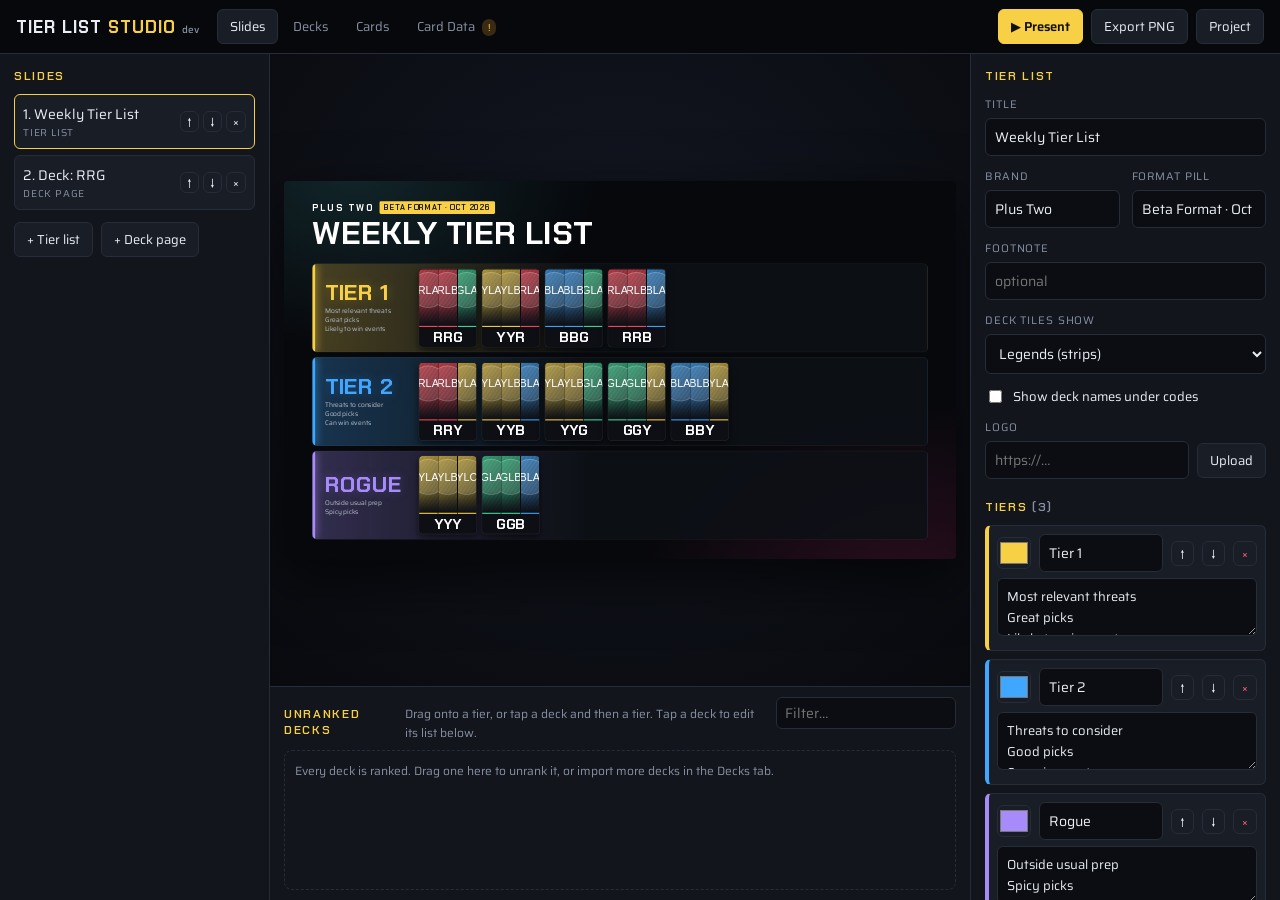
==== index.html @ f5c20aa9 "Tier List Studio: Sideboard column on the board; note on browser saving - The board is Core / Deck /" ====
<!doctype html>
<html lang="en">
<head>
  <meta charset="utf-8">
  <meta name="viewport" content="width=device-width, initial-scale=1">
  <title>Tier List Studio</title>
  <link rel="preconnect" href="https://fonts.googleapis.com">
  <link rel="preconnect" href="https://fonts.gstatic.com" crossorigin>
  <link href="https://fonts.googleapis.com/css2?family=Chakra+Petch:wght@500;600;700&family=Saira:wght@400;500;600;700&display=swap" rel="stylesheet">
  <meta name="build" content="dev">
  <link rel="stylesheet" href="styles.css?v=dev">
</head>
<body>
  <header class="topbar">
    <div class="brand">Tier List <span>Studio</span> <small id="build" class="build"></small></div>
    <nav class="tabs">
      <button data-view="slides" class="active">Slides</button>
      <button data-view="decks">Decks</button>
      <button data-view="cards">Cards</button>
      <button data-view="data">Card Data <span id="data-badge" class="badge"></span></button>
    </nav>
    <div class="actions">
      <button id="btn-present" class="primary">▶ Present</button>
      <button id="btn-png">Export PNG</button>
      <details class="menu">
        <summary>Project</summary>
        <div class="menu-body">
          <p class="hint menu-note">Your decks, tiers and slides save automatically in this browser. Save a project file to back them up or move them to another device.</p>
          <button id="btn-export">Save project (.json)</button>
          <label class="filebtn">Load project (.json)<input type="file" id="file-project" accept="application/json,.json" hidden></label>
          <button id="btn-reset" class="danger">Reset to samples</button>
        </div>
      </details>
    </div>
  </header>

  <main id="app">
    <section id="view-slides" class="view active">
      <aside class="panel slide-list">
        <h3>Slides</h3>
        <ol id="slide-list"></ol>
        <div class="row gap">
          <button id="add-tier-slide">+ Tier list</button>
          <button id="add-deck-slide">+ Deck page</button>
        </div>
      </aside>
      <div class="workspace">
        <div class="stage-wrap" id="stage-wrap"><div id="stage-host"></div></div>
        <div class="pool-wrap">
          <div class="pool-head">
            <h3>Unranked decks <span id="pool-count" class="hint"></span></h3>
            <input type="search" id="pool-q" placeholder="Filter…" aria-label="Filter unranked decks">
            <span class="hint">Drag onto a tier, or tap a deck and then a tier. Tap a deck to edit its list below.</span>
          </div>
          <div id="pool" class="pool" data-drop="pool"></div>
        </div>
        <div class="pool-wrap" id="slide-board" hidden></div>
      </div>
      <aside class="panel inspector" id="slide-inspector"></aside>
    </section>

    <section id="view-decks" class="view">
      <aside class="panel">
        <h3>Decks <span id="deck-count" class="hint"></span></h3>
        <button id="import-deck" class="primary block">⇩ Import deck export</button>
        <button id="add-deck" class="block">+ Blank deck</button>
        <div class="deck-tools">
          <input type="search" id="deck-q" placeholder="Search decks or Legends…" aria-label="Search decks">
          <div class="row gap">
            <select id="deck-group" aria-label="Group decks"><option value="color">Group: main color</option><option value="tier">Group: tier</option><option value="none">No groups</option></select>
            <select id="deck-sort" aria-label="Sort decks"><option value="new">Newest first</option><option value="name">Name</option><option value="cards">Most cards</option></select>
          </div>
        </div>
        <ul id="deck-list" class="list"></ul>
      </aside>
      <div class="workspace pad" id="deck-editor"></div>
    </section>

    <section id="view-cards" class="view">
      <div class="workspace pad">
        <div class="toolbar">
          <input type="search" id="card-search" placeholder="Search cards…">
          <select id="card-filter">
            <option value="legend">Legends</option>
            <option value="all">All cards</option>
            <option value="card">Non-Legends</option>
          </select>
          <button id="add-card">+ Custom card</button>
        </div>
        <div id="card-grid" class="card-grid"></div>
      </div>
    </section>

    <section id="view-data" class="view">
      <div class="workspace pad narrow" id="data-view"></div>
    </section>
  </main>

  <div id="present" class="present" hidden>
    <div id="present-host"></div>
    <div class="present-hud"><span id="present-count"></span> · ← → to navigate · Esc to exit</div>
  </div>

  <div id="modal" class="modal" hidden>
    <div class="modal-card">
      <button class="modal-x" data-close>×</button>
      <div id="modal-body"></div>
    </div>
  </div>

  <div id="toast" class="toast" hidden></div>
  <script src="app.js?v=dev"></script>
</body>
</html>
---- styles.css ----
:root {
  --bg: #0a0b10;
  --panel: #12151c;
  --panel-2: #191d26;
  --line: #262c38;
  --text: #e9edf4;
  --muted: #8790a2;
  --accent: #f7d046;
  --accent-2: #5ce1e6;
  --danger: #ff5c7a;
  --ok: #3ddc97;
  --radius: 8px;
  font-family: "Saira", system-ui, sans-serif;
}

* { box-sizing: border-box; }
html, body { margin: 0; height: 100%; }
body { background: var(--bg); color: var(--text); font-size: 14px; overflow: hidden; }
a { color: var(--accent-2); }
button, input, select, textarea { font: inherit; color: inherit; }
button, .filebtn {
  background: var(--panel-2); border: 1px solid var(--line); border-radius: 6px;
  padding: 6px 12px; cursor: pointer; white-space: nowrap; display: inline-block; font-size: 13px;
}
button:hover, .filebtn:hover { border-color: #3a4252; }
button:disabled { opacity: .45; cursor: not-allowed; }
button.primary { background: var(--accent); color: #111; border-color: var(--accent); font-weight: 600; }
button.danger { color: var(--danger); }
button.block { width: 100%; margin-top: 8px; }
button.small { padding: 2px 8px; font-size: 12px; }
button.on { border-color: var(--accent); color: var(--accent); }
input[type=text], input[type=url], input[type=search], input:not([type]), select, textarea {
  background: #0b0d12; border: 1px solid var(--line); border-radius: 6px; padding: 7px 9px; width: 100%;
}
textarea { resize: vertical; min-height: 54px; font-size: 13px; }
input[type=color] { width: 34px; height: 32px; padding: 0; border: 1px solid var(--line); background: none; border-radius: 6px; flex: none; }
input[type=range] { width: 100%; accent-color: var(--accent); }
label { display: block; margin: 12px 0 5px; color: var(--muted); font-size: 11px; text-transform: uppercase; letter-spacing: .08em; }
label.check { display: flex; gap: 8px; align-items: center; text-transform: none; letter-spacing: 0; font-size: 13px; color: var(--text); }
label.check input { width: auto; }
label.filebtn { margin: 0; text-transform: none; letter-spacing: 0; color: var(--text); font-size: 13px; }
h3 { margin: 0 0 10px; font: 600 12px "Chakra Petch", sans-serif; text-transform: uppercase; letter-spacing: .14em; color: var(--accent); }
.row { display: flex; align-items: center; }
.gap { gap: 8px; flex-wrap: wrap; }
.hint { color: var(--muted); font-size: 12px; }
code { color: var(--accent); }

/* ---------- Top bar ---------- */
.topbar { height: 54px; display: flex; align-items: center; gap: 18px; padding: 0 16px; background: #07080c; border-bottom: 1px solid var(--line); }
.brand { font: 700 17px "Chakra Petch", sans-serif; letter-spacing: .06em; text-transform: uppercase; }
.brand span { color: var(--accent); }
.build { font: 500 10px "Saira", sans-serif; color: var(--muted); letter-spacing: 0; text-transform: none; }
.tabs { display: flex; gap: 2px; }
.tabs button { background: none; border-color: transparent; color: var(--muted); }
.tabs button.active { color: var(--text); border-color: var(--line); background: var(--panel-2); }
.badge { font-size: 10px; padding: 1px 6px; border-radius: 9px; background: #1f3a2f; color: var(--ok); margin-left: 4px; }
.badge.warn { background: #3a2a14; color: var(--accent); }
.actions { margin-left: auto; display: flex; gap: 8px; align-items: center; }
.menu { position: relative; }
.menu summary { list-style: none; cursor: pointer; padding: 6px 12px; border: 1px solid var(--line); border-radius: 6px; background: var(--panel-2); font-size: 13px; }
.menu summary::-webkit-details-marker { display: none; }
.menu-body { position: absolute; right: 0; top: 38px; z-index: 30; background: var(--panel); border: 1px solid var(--line); border-radius: var(--radius); padding: 8px; display: flex; flex-direction: column; gap: 6px; min-width: 210px; }

/* ---------- Layout ---------- */
#app { height: calc(100% - 54px); }
.view { display: none; height: 100%; }
.view.active { display: flex; }
.panel { width: 270px; flex: none; background: var(--panel); border-right: 1px solid var(--line); padding: 14px; overflow-y: auto; }
.inspector { border-right: none; border-left: 1px solid var(--line); width: 310px; }
.workspace { flex: 1; min-width: 0; display: flex; flex-direction: column; overflow: hidden; }
.workspace.pad { padding: 18px; overflow-y: auto; display: block; }
.workspace.narrow > * { max-width: 820px; }

#slide-list { list-style: none; margin: 0 0 12px; padding: 0; display: flex; flex-direction: column; gap: 6px; }
#slide-list li { display: flex; align-items: center; gap: 4px; padding: 8px; border: 1px solid var(--line); border-radius: 6px; cursor: pointer; background: var(--panel-2); }
#slide-list li.active { border-color: var(--accent); }
#slide-list li .t { flex: 1; min-width: 0; display: flex; flex-direction: column; }
#slide-list li .nm { overflow: hidden; text-overflow: ellipsis; white-space: nowrap; }
#slide-list li .k { font-size: 10px; color: var(--muted); text-transform: uppercase; letter-spacing: .08em; }
#slide-list li button { padding: 0 6px; font-size: 12px; }

.stage-wrap { flex: 1; min-height: 0; display: flex; align-items: center; justify-content: center; padding: 14px; background: radial-gradient(circle at 50% 40%, #141824, #090a0e); }
#stage-host { position: relative; box-shadow: 0 20px 60px #000a; border-radius: 4px; overflow: hidden; }
.pool-wrap { flex: none; border-top: 1px solid var(--line); background: var(--panel); padding: 10px 14px; max-height: 36%; overflow-y: auto; }
.pool-wrap[hidden] { display: none; }
.pool-head { display: flex; align-items: baseline; gap: 12px; margin-bottom: 8px; }
.pool-head h3 { margin: 0; }
.pool { display: flex; flex-wrap: wrap; gap: 10px; min-height: 140px; border: 1px dashed var(--line); border-radius: 8px; padding: 10px; }
.pool .deck-tile { width: 96px; height: 130px; }
.pool.drop-hover, .tier-decks.drop-hover { outline: 3px dashed var(--accent); outline-offset: -3px; }

.tier-edit { border: 1px solid var(--line); border-left: 4px solid var(--t); border-radius: 6px; padding: 8px; margin-bottom: 8px; background: var(--panel-2); }
.tier-edit textarea { margin-top: 6px; min-height: 40px; }
.grid2 { display: grid; grid-template-columns: 1fr 1fr; gap: 0 12px; }

/* ================= SLIDES (1920×1080, scaled) ================= */
/* Colors with alpha come in as variables (--tt, --ca) from JS so PNG export can parse them. */
.stage {
  width: 1920px; height: 1080px; position: relative; overflow: hidden; color: #eef1f6; transform-origin: 0 0;
  font-family: "Saira", sans-serif; background: #07080c;
}
.stage::before { /* faint grid */
  content: ""; position: absolute; inset: 0; pointer-events: none; opacity: .5;
  background-image: linear-gradient(#ffffff08 1px, transparent 1px), linear-gradient(90deg, #ffffff08 1px, transparent 1px);
  background-size: 60px 60px;
}
.glow { position: absolute; border-radius: 50%; pointer-events: none; }
.glow.g1 { width: 1400px; height: 1000px; left: -500px; top: -520px; background: radial-gradient(closest-side, #5ce1e622, transparent); }
.glow.g2 { width: 1500px; height: 1100px; right: -600px; bottom: -650px; background: radial-gradient(closest-side, #ff2e8826, transparent); }

/* header */
.s-head { position: absolute; left: 80px; right: 80px; top: 58px; }
.s-eyebrow { display: flex; align-items: center; gap: 16px; margin-bottom: 10px; }
.brandmark { font: 700 26px "Chakra Petch", sans-serif; letter-spacing: .22em; text-transform: uppercase; color: #fff; }
.pill { font: 600 22px "Chakra Petch", sans-serif; letter-spacing: .08em; text-transform: uppercase; color: #0a0b10; background: var(--accent); padding: 4px 14px 3px; border-radius: 4px; }
.s-title { margin: 0; font: 700 92px/1 "Chakra Petch", sans-serif; letter-spacing: .01em; text-transform: uppercase; color: #fff; }
.s-logo { position: absolute; right: 0; top: -10px; height: 150px; max-width: 260px; object-fit: contain; }
.s-foot { position: absolute; left: 80px; right: 80px; bottom: 34px; font-size: 24px; color: #9aa3b5; }

/* tiers */
.tiers { position: absolute; left: 80px; right: 80px; display: flex; flex-direction: column; gap: 14px; }
.tier-row {
  position: relative; display: flex; border-radius: 14px; overflow: hidden; flex: none;
  background: linear-gradient(90deg, var(--tt) 0%, #10131a00 45%), #0e1117d9;
  border: 1px solid #ffffff12;
}
.tier-row::before { content: ""; position: absolute; left: 0; top: 0; bottom: 0; width: 8px; background: var(--t); box-shadow: 0 0 24px var(--t); }
.tier-head { flex: none; width: 290px; padding: 18px 20px 18px 36px; display: flex; flex-direction: column; justify-content: center; gap: 8px; }
.tier-name { font-family: "Chakra Petch", sans-serif; font-weight: 700; line-height: .95; color: var(--t); text-transform: uppercase; letter-spacing: .01em; text-shadow: 0 0 30px var(--tt); }
.tier-desc { font-size: 19px; line-height: 1.35; color: #b7bfcd; white-space: pre-line; }
.tier-decks { flex: 1; min-width: 0; display: flex; flex-wrap: wrap; gap: 14px; align-content: center; align-items: center; padding: 14px; }
.drop-hint { color: #ffffff40; font-size: 22px; letter-spacing: .08em; text-transform: uppercase; }

/* deck tile */
.deck-tile {
  position: relative; display: flex; flex-direction: column; flex: none; container-type: inline-size; cursor: grab; user-select: none;
  /* the tile is its own size container, so its own box uses %/px (cq units would resolve against an ancestor) */
  border-radius: 7% / 5%; overflow: hidden; background: #0d0f15; border: 1px solid #ffffff1f;
  box-shadow: 0 8px 22px #00000099;
}
.deck-tile.selected { border-color: var(--accent-2); box-shadow: 0 0 0 3px var(--accent-2), 0 8px 22px #00000099; }
.deck-tile.dragging { opacity: .35; }
.tile-art { position: relative; flex: 1; min-height: 0; display: flex; background: #000; }
.tile-art::after { content: ""; position: absolute; inset: 0; background: linear-gradient(180deg, transparent 62%, #0d0f15 100%); pointer-events: none; }
.tile-cap { flex: none; position: relative; padding: 0 5cqw 5cqw; text-align: center; }
.segs { display: flex; gap: 1.5cqw; height: 2.2cqw; margin: 0 -5cqw 4.5cqw; }
.segs span { flex: 1; }
.code { font: 700 25cqw/1 "Chakra Petch", sans-serif; letter-spacing: .02em; color: #fff; white-space: nowrap; overflow: hidden; text-overflow: ellipsis; }
.code.long { font-size: 16cqw; }
.sub { margin-top: 2cqw; font-size: 8.5cqw; font-weight: 500; color: #aab3c2; white-space: nowrap; overflow: hidden; text-overflow: ellipsis; }

.strips { display: flex; flex: 1; gap: 1cqw; background: #000; }
.strip { flex: 1; min-width: 0; display: flex; }
.strips.bands { flex-direction: column; }
.strips.bands .strip { min-height: 0; }
.split { display: flex; flex-direction: column; flex: 1; gap: 1cqw; background: #000; }
.split > .art { flex: 1.4; }
.split > .strips { flex: 1; }

/* art crop: the img is sized/positioned against the .art box (a size container) */
.art { position: relative; overflow: hidden; flex: 1; min-width: 0; min-height: 0; background: #111; container-type: size; }
.art img { position: absolute; display: block; max-width: none; object-fit: cover; }
.art.full { background: transparent; }
.art.full img { inset: 0; width: 100%; height: 100%; object-fit: contain; }
.art.empty { background: repeating-linear-gradient(45deg, #15171d 0 10px, #1b1e25 10px 20px); }

/* deck page */
.ds-head { position: absolute; left: 90px; top: 70px; width: 900px; }
.ds-eyebrow { display: flex; align-items: center; gap: 18px; }
.tier-pill { background: var(--t); }
.chips { display: inline-flex; gap: 6px; }
.chip-lg { width: 26px; height: 26px; border-radius: 4px; display: inline-block; }
.ds-meta { font: 600 24px "Chakra Petch", sans-serif; color: #9aa3b5; letter-spacing: .08em; text-transform: uppercase; }
.ds-code { margin: 14px 0 0; font: 700 150px/.9 "Chakra Petch", sans-serif; letter-spacing: .02em; }
.ds-name-big { font: 600 40px "Saira", sans-serif; color: #c9d0dc; margin-top: 8px; }
.ds-legends { position: absolute; left: 90px; top: 380px; width: 930px; height: 470px; display: flex; gap: 22px; }
.ds-legend { margin: 0; flex: 1; display: flex; flex-direction: column; min-width: 0; border-radius: 14px; overflow: hidden; background: #0d0f15;
  border: 2px solid var(--ca); box-shadow: 0 0 50px var(--ca), 0 20px 50px #000a; }
.ds-legend .art { flex: 1; }
.ds-legend figcaption { flex: none; background: #0d0f15; padding: 12px 14px 14px; text-align: center; border-top: 6px solid var(--c); display: flex; flex-direction: column; gap: 2px; }
.ds-legend figcaption b, .ds-legend figcaption span { white-space: nowrap; overflow: hidden; text-overflow: ellipsis; }
.ds-legend figcaption b { font: 700 27px/1.1 "Saira", sans-serif; }
.ds-legend figcaption span { font: 500 19px/1.2 "Saira", sans-serif; color: #aab3c2; min-height: 23px; }
.ds-keys { position: absolute; left: 90px; top: 880px; width: 930px; height: 140px; display: flex; gap: 14px; }
.ds-key { position: relative; flex: 1; min-width: 0; border-radius: 14px; overflow: hidden; display: flex; }
.ds-key .ds-key-art { position: absolute; inset: 0; }
.ds-key::after { content: ""; position: absolute; inset: 0; background: linear-gradient(90deg, #07080cf2 0%, #07080cb0 45%, #07080c00 85%); }
.ds-key-cap { position: relative; z-index: 1; display: flex; flex-direction: column; justify-content: center; padding: 0 30px; border-left: 8px solid var(--c); }
.ds-key-cap span { font: 600 20px "Chakra Petch", sans-serif; letter-spacing: .18em; text-transform: uppercase; color: var(--accent); }
.ds-key-cap { min-width: 0; }
.ds-key-cap b { font: 700 40px "Saira", sans-serif; white-space: nowrap; overflow: hidden; text-overflow: ellipsis; }
.ds-keys .ds-key:nth-child(2) .ds-key-cap b, .ds-keys .ds-key:nth-child(3) .ds-key-cap b, .ds-keys:has(.ds-key:nth-child(2)) .ds-key-cap b { font-size: 26px; }
.ds-keys:has(.ds-key:nth-child(2)) .ds-key-cap { padding: 0 18px; }
.ds-right { position: absolute; left: 1080px; right: 80px; top: 76px; bottom: 56px; display: flex; flex-direction: column; gap: 22px; }
.ds-notes { flex: none; font-size: 26px; line-height: 1.4; color: #c9d0dc; white-space: pre-line; max-height: 110px; overflow: hidden; }
.ds-breakdown { flex: none; display: flex; gap: 8px; }
.ds-type { flex-basis: 0; min-width: 120px; padding: 10px 16px 12px; border-radius: 10px; background: #10131a; border: 1px solid #ffffff12; border-top: 5px solid var(--k); }
.ds-type-n { font: 700 46px/1 "Chakra Petch", sans-serif; }
.ds-type-l { font: 600 17px "Chakra Petch", sans-serif; letter-spacing: .14em; text-transform: uppercase; color: #9aa3b5; margin-top: 4px; }
.ds-list { flex: 1; min-height: 0; overflow: hidden; display: grid; grid-template-columns: 1fr 1fr; grid-auto-rows: 58px; gap: 8px 14px; align-content: start; }
.ds-list.dense { grid-auto-rows: 46px; gap: 6px 12px; }
.ds-list.dense .ds-name { font-size: 19px; }
.ds-list.dense .ds-cost, .ds-list.dense .ds-n { font-size: 22px; }
.ds-group { grid-column: 1 / -1; display: flex; align-items: flex-end; gap: 10px; padding: 6px 2px 0; font: 600 18px "Chakra Petch", sans-serif; letter-spacing: .14em; text-transform: uppercase; color: #9aa3b5; border-bottom: 1px solid #ffffff14; }
.ds-group b { color: #eef1f6; }
.ds-row { position: relative; display: flex; align-items: center; gap: 12px; padding: 0 14px 0 0; border-radius: 8px; overflow: hidden; background: #10131a; border: 2px solid #ffffff0d; border-left: 5px solid var(--c); }
.ds-row .ds-row-art { position: absolute; right: 0; top: 0; bottom: 0; width: 50%; opacity: .45; }
.ds-row::after { content: ""; position: absolute; right: 0; top: 0; bottom: 0; width: 56%; background: linear-gradient(90deg, #10131a, #10131a00 70%); }
.ds-row > span { position: relative; z-index: 1; }
.ds-cost { flex: none; width: 46px; align-self: stretch; display: grid; place-items: center; font: 700 26px "Chakra Petch", sans-serif; background: var(--ca); }
.ds-name { flex: 1; min-width: 0; font: 600 22px "Saira", sans-serif; white-space: nowrap; overflow: hidden; text-overflow: ellipsis; text-shadow: 0 1px 6px #000; }
.ds-n { font: 700 26px "Chakra Petch", sans-serif; color: var(--accent); text-shadow: 0 1px 6px #000; }
.ds-row.is-key { border-color: var(--accent); border-left-color: var(--c); }
.ds-nolist, .ds-empty { color: #ffffff55; font-size: 28px; grid-column: 1 / -1; }
.ds-empty { position: absolute; inset: 0; display: grid; place-items: center; }

/* ---------- Deck editor ---------- */
.list { list-style: none; padding: 0; margin: 0; display: flex; flex-direction: column; gap: 6px; }
.list li { padding: 8px; border: 1px solid var(--line); border-radius: 8px; background: var(--panel-2); cursor: pointer; display: flex; align-items: center; gap: 8px; }
.list li.active { border-color: var(--accent); }
.fan { display: flex; flex: none; }
.fan .mini { width: 26px; height: 36px; display: flex; margin-right: -6px; border-radius: 3px; overflow: hidden; border-bottom: 3px solid var(--c); box-shadow: 0 0 0 1px #000; }
.fan .mini:last-child { margin-right: 0; }
.dl-text { display: flex; flex-direction: column; min-width: 0; flex: 1; }
.dl-text strong { font-family: "Chakra Petch", sans-serif; }
.dl-text .hint { white-space: nowrap; overflow: hidden; text-overflow: ellipsis; }
.chip { width: 10px; height: 10px; border-radius: 2px; display: inline-block; }

.deck-edit { display: grid; grid-template-columns: minmax(300px, 440px) 1fr; gap: 28px; align-items: start; }
.slots { display: grid; grid-template-columns: repeat(3, 1fr); gap: 10px; }
.slots.key { grid-template-columns: 1fr 2fr; align-items: center; }
.slot { display: flex; flex-direction: column; padding: 0; overflow: hidden; border-radius: 8px; border: 1px solid var(--line); background: #0b0d12; text-align: center; }
.slot:hover { border-color: var(--accent); }
.slot .art { aspect-ratio: .8; flex: none; width: 100%; }
.slot .n { padding: 6px; font-size: 12px; border-top: 3px solid var(--c); white-space: nowrap; overflow: hidden; text-overflow: ellipsis; }
.seg { display: flex; flex-wrap: wrap; gap: 4px; }
.previews { display: flex; gap: 16px; flex-wrap: wrap; align-items: flex-end; }
.previews figure { margin: 0; text-align: center; }
.previews figcaption { color: var(--muted); font-size: 12px; margin-top: 6px; }
.previews .deck-tile { width: 150px; height: 203px; }
.dl { display: grid; grid-template-columns: repeat(auto-fill, minmax(280px, 1fr)); gap: 6px; }
.dl-row { display: flex; align-items: center; gap: 8px; background: var(--panel-2); border-radius: 6px; padding-right: 6px; box-shadow: inset 3px 0 0 var(--c); overflow: hidden; }
.dl-row .ds-cost { width: 30px; height: 32px; font-size: 15px; margin-left: 3px; background: #0b0d12; }
.dl-row .nm { flex: 1; min-width: 0; white-space: nowrap; overflow: hidden; text-overflow: ellipsis; }
.dl-row .qty { display: flex; align-items: center; gap: 4px; font-weight: 600; }
.dl-row .qty button { padding: 0 6px; }

.callout { border: 1px solid var(--line); border-left: 3px solid var(--accent-2); padding: 10px 14px; border-radius: 6px; background: var(--panel); margin: 12px 0; color: #b9c1cf; }
.callout.warn { border-left-color: var(--accent); }
.callout.ok { border-left-color: var(--ok); }
.warn-text { color: var(--accent); font-size: 12px; margin-top: 4px; }
.ok-text { color: var(--ok); font-size: 12px; margin-top: 4px; }
.imp-row { display: flex; gap: 14px; align-items: center; padding: 8px 0; border-top: 1px solid var(--line); }
.imp-row .deck-tile { flex: none; }

/* ---------- Cards ---------- */
.toolbar { display: flex; gap: 8px; margin-bottom: 14px; flex-wrap: wrap; align-items: center; }
.toolbar input[type=search] { max-width: 320px; }
.toolbar select { width: auto; }
.card-grid { display: grid; grid-template-columns: repeat(auto-fill, minmax(170px, 1fr)); gap: 12px; }
.card-cell { background: var(--panel); border: 1px solid var(--line); border-radius: var(--radius); padding: 8px; display: flex; flex-direction: column; gap: 6px; box-shadow: inset 0 -3px 0 var(--c); }
.card-cell .thumbs { display: flex; gap: 4px; }
.card-cell .thumbs .art { aspect-ratio: .716; border-radius: 4px; }
.card-cell .nm { font-weight: 600; white-space: nowrap; overflow: hidden; text-overflow: ellipsis; }
.card-cell .meta { font-size: 11px; color: var(--muted); display: flex; gap: 6px; align-items: center; }
.card-cell .btns { display: flex; gap: 4px; }
.tag { font-size: 10px; text-transform: uppercase; letter-spacing: .08em; padding: 1px 6px; border-radius: 3px; background: var(--panel-2); border: 1px solid var(--line); }
.empty-msg { color: var(--muted); padding: 30px; text-align: center; border: 1px dashed var(--line); border-radius: var(--radius); }

/* ---------- Modal ---------- */
.modal { position: fixed; inset: 0; background: rgba(0,0,0,.72); z-index: 50; display: flex; align-items: center; justify-content: center; padding: 16px; }
.modal[hidden] { display: none; }
.modal-card { position: relative; background: var(--panel); border: 1px solid var(--line); border-radius: 12px; padding: 22px; width: min(1000px, 100%); max-height: 92vh; overflow-y: auto; }
.modal-x { position: absolute; right: 10px; top: 10px; font-size: 18px; padding: 0 10px; }
.picker-grid { display: grid; grid-template-columns: repeat(auto-fill, minmax(116px, 1fr)); gap: 10px; margin-top: 12px; }
.picker-grid .pick { cursor: pointer; border: 1px solid var(--line); border-radius: 6px; padding: 4px; background: #0b0d12; }
.picker-grid .pick:hover { border-color: var(--accent); }
.picker-grid .pick .art { aspect-ratio: .716; border-radius: 4px; }
.picker-grid .pick .n { font-size: 11px; text-align: center; white-space: nowrap; overflow: hidden; text-overflow: ellipsis; margin-top: 3px; }

.crop { display: grid; grid-template-columns: minmax(220px, 340px) 1fr; gap: 20px; }
.crop-src { position: relative; cursor: crosshair; border-radius: 8px; overflow: hidden; }
.crop-src img { width: 100%; display: block; }
.crop-src .shade { position: absolute; left: 0; right: 0; background: rgba(0,0,0,.62); pointer-events: none; }
.crop-src .win { position: absolute; left: 0; right: 0; border-top: 2px dashed var(--accent); border-bottom: 2px dashed var(--accent); pointer-events: none; }
.crop-src .focus { position: absolute; width: 22px; height: 22px; margin: -11px 0 0 -11px; border: 3px solid var(--accent-2); border-radius: 50%; box-shadow: 0 0 0 2px #000; pointer-events: none; }
.crop-previews { display: flex; gap: 12px; align-items: flex-end; flex-wrap: wrap; margin-top: 12px; }
.crop-previews .art { border-radius: 6px; }
.crop-previews figure { margin: 0; text-align: center; font-size: 11px; color: var(--muted); }

/* ---------- Present ---------- */
.present { position: fixed; inset: 0; background: #000; z-index: 100; display: flex; align-items: center; justify-content: center; }
.present[hidden] { display: none; }
#present-host { position: relative; }
.present-hud { position: absolute; bottom: 8px; left: 50%; transform: translateX(-50%); font-size: 12px; color: #fff8; opacity: 0; transition: opacity .3s; }
.present:hover .present-hud { opacity: 1; }

.toast { position: fixed; bottom: 20px; left: 50%; transform: translateX(-50%); background: var(--panel-2); border: 1px solid var(--accent); padding: 10px 16px; border-radius: 8px; z-index: 200; max-width: 90vw; }
.toast[hidden] { display: none; }

@media (max-width: 900px) {
  body { overflow: auto; }
  .topbar { height: auto; flex-wrap: wrap; padding: 8px 16px; }
  #app { height: auto; }
  .view.active { flex-direction: column; }
  .panel, .inspector { width: 100%; border: none; border-bottom: 1px solid var(--line); }
  .stage-wrap { flex: none; width: 100%; overflow: hidden; padding: 14px; }
  .workspace { width: 100%; }
  #view-slides .workspace { order: -1; }
  .pool-wrap { max-height: none; }
  .deck-edit, .crop, .grid2 { grid-template-columns: 1fr; }
}

/* ---------- Core / Flex tags ---------- */
.role { flex: none; position: relative; z-index: 1; font: 700 14px/1 "Chakra Petch", sans-serif; letter-spacing: .12em; text-transform: uppercase; padding: 5px 8px 4px; border-radius: 4px; }
.role.core { background: var(--accent); color: #0a0b10; }
.role.flex { color: var(--accent-2); border: 2px solid var(--accent-2); padding: 3px 6px 2px; }
.role-btn { min-width: 64px; color: var(--muted); }
.role-btn.core { color: var(--accent); border-color: var(--accent); }
.role-btn.flex { color: var(--accent-2); border-color: var(--accent-2); }

.ds-breakdown.compact .ds-type { min-width: 0; padding: 8px 12px 10px; }
.ds-breakdown.compact .ds-type-n { font-size: 34px; }
.ds-breakdown.compact .ds-type-l { font-size: 13px; }

/* ---------- Deck page: full decklist (modelled on the official deck builder's deck view) ---------- */
.fd-head { position: absolute; left: 70px; right: 70px; top: 44px; height: 140px; display: flex; align-items: center; justify-content: space-between; gap: 40px; border-bottom: 1px solid #ffffff14; }
.fd-title h1 { margin: 0; font: 700 76px/1 "Chakra Petch", sans-serif; letter-spacing: .01em; }
.fd-meta { display: flex; align-items: center; gap: 16px; margin-top: 12px; }
.fd-code { font: 700 30px "Chakra Petch", sans-serif; color: #c9d0dc; letter-spacing: .04em; }
.fd-head .ds-breakdown { width: 560px; flex: none; }
.fd-label { white-space: nowrap; height: 44px; font: 700 22px "Chakra Petch", sans-serif; letter-spacing: .18em; text-transform: uppercase; color: var(--accent-2); }
.fd-label b { color: #eef1f6; font-weight: 600; margin-left: 4px; }
.fd-legends, .fd-deck, .fd-side { position: absolute; }
.fd-deck { display: flex; gap: 40px; }
.fd-section { flex: none; }
.fd-section .fd-label { color: #eef1f6; }
.fd-section .fd-label { border-bottom: 3px solid var(--k); height: 34px; margin-bottom: 10px; }
.fd-section .fd-label b { color: #eef1f6; }
.fd-col { display: flex; flex-direction: column; gap: 14px; }
.fd-rule { position: absolute; width: 1px; background: linear-gradient(#5ce1e655, #5ce1e600); }
.fd-grid { display: grid; gap: 14px; }
.fd-row { display: flex; gap: 12px; }
.fd-card { position: relative; display: flex; border-radius: 10px; box-shadow: 0 10px 26px #000000a8; }
.fd-card .art { border-radius: 10px; }
.fd-card.is-legend { box-shadow: 0 0 0 2px var(--k), 0 10px 30px #000000b0; }
.fd-card.is-key { box-shadow: 0 0 0 3px var(--accent), 0 0 34px #f7d04670; }
.fd-n { position: absolute; left: -6px; bottom: 10px; font: 700 34px/1 "Chakra Petch", sans-serif; color: var(--accent); background: #07080cf0; border: 2px solid var(--accent); border-radius: 6px; padding: 5px 10px 4px 8px; box-shadow: 0 4px 12px #000a; }
.fd-n small { font-size: 22px; margin-right: 1px; }
.fd-card.is-small .fd-n { font-size: 20px; padding: 3px 6px 2px 5px; bottom: 6px; }
.fd-card.is-small .fd-n small { font-size: 14px; }
.fd-card .role { position: absolute; right: -6px; bottom: 12px; font-size: 12px; padding: 4px 6px 3px; }
.fd-card .role.flex { background: #07080c; }
.fd-key { position: absolute; left: 50%; top: -11px; transform: translateX(-50%); font: 700 13px/1 "Chakra Petch", sans-serif; letter-spacing: .16em; text-transform: uppercase; color: #0a0b10; background: var(--accent); border-radius: 4px; padding: 4px 8px 3px; }

/* Flex cards and options (cards outside the deck) */
.fd-card.is-flex::after { content: ""; position: absolute; inset: -5px; border: 2px dashed var(--accent-2); border-radius: 13px; pointer-events: none; }
.fd-card.is-option { opacity: .82; }
.fd-card.is-option::after { content: ""; position: absolute; inset: -5px; border: 2px dashed #8b93a3; border-radius: 13px; pointer-events: none; }
.fd-card.is-option .fd-n { color: var(--accent-2); border-color: var(--accent-2); }
.fd-section.is-options { padding-left: 26px; border-left: 2px dashed #ffffff26; margin-left: -14px; }
.fd-label i { font: 500 15px "Saira", sans-serif; letter-spacing: .02em; text-transform: none; color: #8b93a3; margin-left: 12px; }
.fd-strip { position: absolute; display: flex; gap: 40px; }
.fd-strip section.is-options { padding-right: 40px; border-right: 2px dashed #ffffff26; }

/* ---------- Deck editor: quick add + Core / Deck / Flex / Options board ---------- */
.qa { position: relative; display: flex; gap: 8px; margin: 6px 0 12px; }
.qa .qa-input { flex: 1; }
.qa .qa-zone { width: auto; flex: none; }
.qa-results { position: absolute; left: 0; right: 0; top: calc(100% + 4px); z-index: 40; background: var(--panel); border: 1px solid var(--line); border-radius: 8px; padding: 4px; display: flex; flex-direction: column; gap: 2px; box-shadow: 0 16px 40px #000c; }
.qa-hit { display: flex; align-items: center; gap: 10px; text-align: left; background: none; border-color: transparent; border-left: 3px solid var(--c); padding: 4px 8px 4px 0; }
.qa-hit .ds-cost { width: 26px; height: 26px; font-size: 14px; background: #0b0d12; margin-left: 0; }
.qa-hit .hint { margin-left: auto; }
.qa-hit.first, .qa-hit:hover { background: var(--panel-2); border-color: transparent; border-left-color: var(--c); }
.board { display: grid; grid-template-columns: repeat(4, minmax(0, 1fr)); gap: 10px; }
.bcol { background: #0d1016; border: 1px solid var(--line); border-radius: 10px; padding: 8px; min-height: 120px; display: flex; flex-direction: column; gap: 6px; transition: border-color .15s, background .15s; }
.bcol.over { border-color: var(--accent); background: #15130a; }
.bcol.core { border-top: 3px solid var(--accent); }
.bcol.flex { border-top: 3px dashed var(--accent-2); }
.bcol.options { border-top: 3px dashed #8b93a3; background: #0b0d12; }
.bhead { display: flex; align-items: baseline; gap: 6px; padding: 2px 4px 6px; font-family: "Chakra Petch", sans-serif; text-transform: uppercase; letter-spacing: .1em; font-size: 12px; }
.bhead span { color: var(--muted); }
.bhead small { margin-left: auto; text-transform: none; letter-spacing: 0; color: var(--muted); font-family: "Saira", sans-serif; }
.bcard { display: flex; align-items: center; gap: 6px; background: var(--panel-2); border-radius: 6px; border-left: 3px solid var(--c); padding-right: 4px; cursor: grab; user-select: none; touch-action: manipulation; }
.bcard.picked { outline: 2px solid var(--accent-2); }
.bcard .ds-cost { width: 26px; height: 30px; font-size: 14px; background: #0b0d12; margin-left: 0; }
.bcard .nm { flex: 1; min-width: 0; white-space: nowrap; overflow: hidden; text-overflow: ellipsis; font-size: 13px; }
.bq { display: flex; align-items: center; gap: 2px; }
.bq b { min-width: 14px; text-align: center; font-size: 13px; }
.bq button, .bcard .key { padding: 0 6px; }
.bempty { color: var(--muted); font-size: 12px; text-align: center; padding: 18px 0; border: 1px dashed var(--line); border-radius: 6px; }

/* ---------- Card menu on deck slides ---------- */
.card-menu { position: fixed; z-index: 120; width: 270px; background: var(--panel); border: 1px solid var(--line); border-radius: 10px; padding: 10px; box-shadow: 0 18px 50px #000d; display: flex; flex-direction: column; gap: 8px; }
.cm-title { font-weight: 600; border-left: 3px solid var(--c); padding-left: 8px; white-space: nowrap; overflow: hidden; text-overflow: ellipsis; }
.cm-zones { display: grid; grid-template-columns: repeat(4, 1fr); gap: 4px; }
.cm-zones button { padding: 6px 4px; font-size: 12px; }
.cm-row { display: flex; align-items: center; gap: 6px; }
.cm-row b { min-width: 28px; text-align: center; }
.cm-row [data-cm-key] { margin-left: auto; }
#stage-host [data-card] { cursor: pointer; }

/* ---------- Phones and narrow windows ---------- */
@media (max-width: 900px) {
  .topbar { gap: 10px; }
  .brand { font-size: 15px; }
  .tabs { order: 3; width: 100%; overflow-x: auto; scrollbar-width: none; }
  .tabs button { flex: none; }
  .actions { margin-left: auto; }
  button, .filebtn, .menu summary { min-height: 36px; }
  button.small { min-height: 30px; }
  .panel { padding: 12px 16px; }
  #deck-list { flex-direction: row; overflow-x: auto; padding-bottom: 4px; }
  #deck-list li { flex: none; min-width: 200px; }
  .workspace.pad { padding: 14px 16px; }
  .board { grid-template-columns: repeat(2, minmax(0, 1fr)); }
  .previews .deck-tile { width: 110px; height: 149px; }
  .slots { gap: 6px; }
  .modal { padding: 0; align-items: stretch; }
  .modal-card { width: 100%; max-height: none; height: 100%; border-radius: 0; }
  .pool .deck-tile { width: 80px; height: 108px; }
}
@media (max-width: 520px) {
  .board { grid-template-columns: 1fr; }
  .actions #btn-png { display: none; }
  .grid2 { grid-template-columns: 1fr; }
}

.dl-full { grid-column: 1 / -1; }

#slide-board { max-height: 46%; }
#slide-board[hidden] { display: none; }
#slide-board .board { grid-template-columns: repeat(4, minmax(0, 1fr)); }
@media (max-width: 900px) { #slide-board { max-height: none; } #slide-board .board { grid-template-columns: repeat(2, minmax(0, 1fr)); } }
@media (max-width: 520px) { #slide-board .board { grid-template-columns: 1fr; } }

/* ---------- No text selection while dragging (phones especially) ---------- */
.bcard, .deck-tile, .bcol, .pool, #stage-host, .fan, .list li { -webkit-user-select: none; user-select: none; -webkit-touch-callout: none; }
.bcard, .deck-tile { touch-action: manipulation; }
.bcard.dragging, .deck-tile.dragging { opacity: .35; }
.touch-ghost { position: fixed; left: 0; top: 0; z-index: 400; pointer-events: none; margin: -46px 0 0 -40px; padding: 8px 12px; border-radius: 8px; background: var(--accent); color: #0a0b10; font: 700 14px "Chakra Petch", sans-serif; box-shadow: 0 10px 30px #000c; white-space: nowrap; }

/* ---------- Deck list: search, groups, sort ---------- */
.deck-tools { display: flex; flex-direction: column; gap: 6px; margin: 12px 0 10px; }
.deck-tools select { flex: 1; min-width: 0; font-size: 12px; padding: 5px 6px; }
.deck-tools .row { flex-wrap: nowrap; }
.dgroup { background: none !important; border: none !important; padding: 10px 2px 2px !important; cursor: pointer; font: 600 11px "Chakra Petch", sans-serif; letter-spacing: .14em; text-transform: uppercase; color: var(--muted); gap: 6px !important; }
.dgroup::before { content: ""; width: 8px; height: 8px; border-radius: 2px; background: var(--g); }
.dgroup b { margin-left: auto; color: var(--text); font-weight: 600; }
.dgroup .caret { order: 3; transition: transform .15s; }
.dgroup.closed .caret { transform: rotate(-90deg); }

/* ---------- Unranked pool: filter + color groups ---------- */
.pool-head input[type=search] { width: 180px; margin-left: auto; padding: 4px 8px; }
.pool { align-items: flex-start; }
.pgroup { display: flex; flex-wrap: wrap; gap: 8px; align-items: flex-start; padding-right: 12px; margin-right: 4px; border-right: 1px solid var(--line); }
.pgroup:last-child { border-right: none; }
.pg-label { flex-basis: 100%; font: 600 11px "Chakra Petch", sans-serif; letter-spacing: .14em; text-transform: uppercase; color: var(--muted); display: flex; align-items: center; gap: 6px; }
.pg-label::before { content: ""; width: 8px; height: 8px; border-radius: 2px; background: var(--g); }

@media (max-width: 900px) {
  #deck-list { flex-direction: column; overflow-x: visible; max-height: 46vh; overflow-y: auto; }
  #deck-list li { min-width: 0; }
  .pool-head { flex-wrap: wrap; }
  .pool-head input[type=search] { width: 100%; margin-left: 0; }
}
.pool-head input[type=search] { order: 3; }

#deck-list li:not(.dgroup) { padding: 5px 8px; }
#deck-list .fan .mini { width: 20px; height: 28px; margin-right: -5px; }
#deck-list .dl-text strong { font-size: 13px; }
#deck-list .dl-text .hint { font-size: 11px; }
.pool.compact .deck-tile { width: 70px; height: 95px; }

.board { grid-template-columns: repeat(5, minmax(0, 1fr)); }
#slide-board .board { grid-template-columns: repeat(5, minmax(0, 1fr)); }
.bcol.side { border-top: 3px solid #8b93a3; }
.over-limit { color: var(--danger) !important; font-weight: 700; }
.cm-zones { grid-template-columns: repeat(3, 1fr); }
@media (max-width: 1200px) { .board, #slide-board .board { grid-template-columns: repeat(3, minmax(0, 1fr)); } }
@media (max-width: 900px) { .board, #slide-board .board { grid-template-columns: repeat(2, minmax(0, 1fr)); } }
@media (max-width: 520px) { .board, #slide-board .board { grid-template-columns: 1fr; } }
.menu-note { margin: 0 2px 4px; max-width: 230px; line-height: 1.4; }
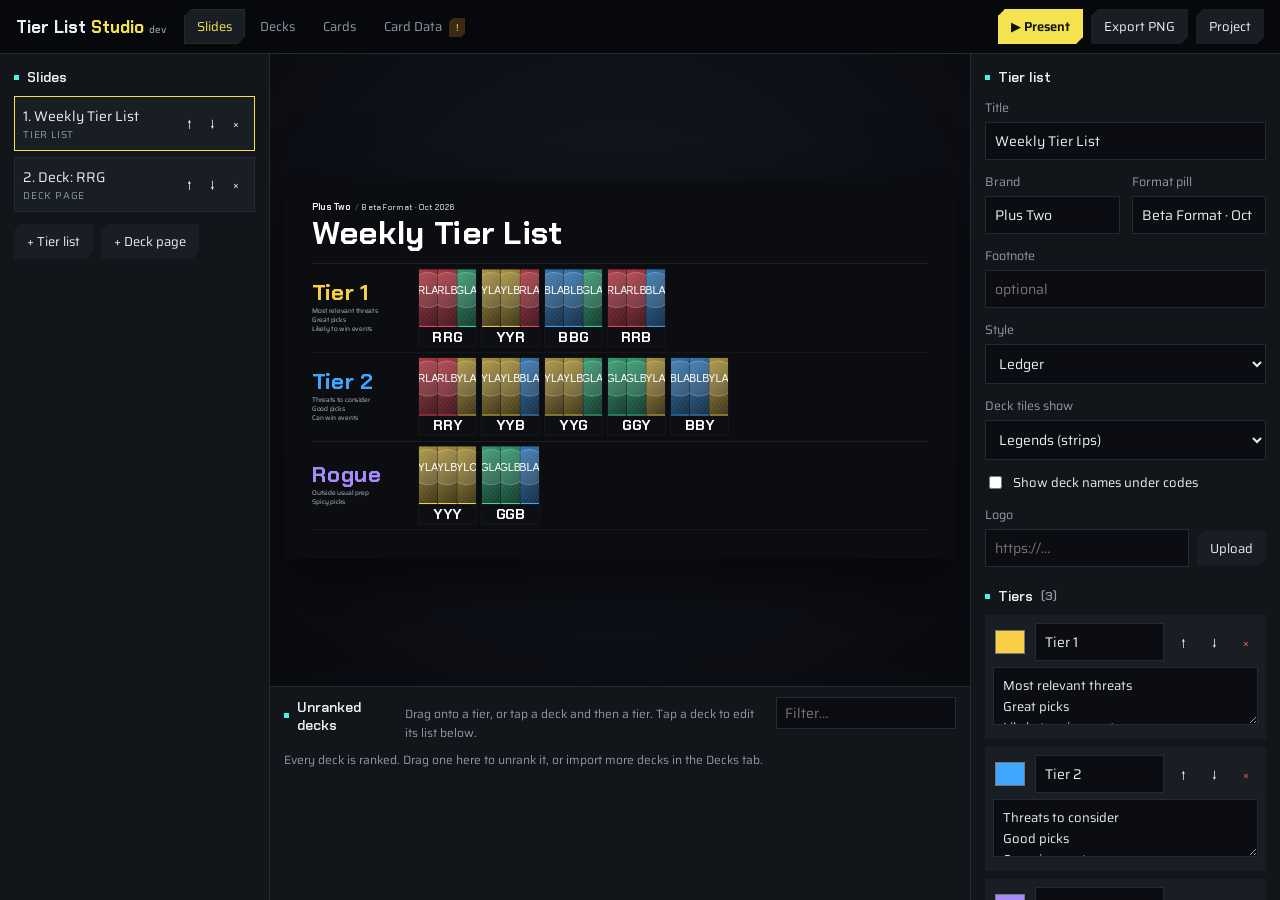
==== commit 03060fa3: "Tier List Studio: adopt the Kiroshi Scan design system Applies cyberpunk-tcg-tracker's DESIGN.md: ye" ====
--- a/index.html
+++ b/index.html
@@ -6,7 +6,7 @@
   <title>Tier List Studio</title>
   <link rel="preconnect" href="https://fonts.googleapis.com">
   <link rel="preconnect" href="https://fonts.gstatic.com" crossorigin>
-  <link href="https://fonts.googleapis.com/css2?family=Chakra+Petch:wght@500;600;700&family=Saira:wght@400;500;600;700&display=swap" rel="stylesheet">
+  <link href="https://fonts.googleapis.com/css2?family=Chakra+Petch:wght@500;600;700&family=Martian+Mono:wdth,wght@87.5,400;87.5,600&family=Saira:wght@400;500;600;700&display=swap" rel="stylesheet">
   <meta name="build" content="dev">
   <link rel="stylesheet" href="styles.css?v=dev">
 </head>
--- a/styles.css
+++ b/styles.css
@@ -472,12 +472,185 @@
 #deck-list .dl-text .hint { font-size: 11px; }
 .pool.compact .deck-tile { width: 70px; height: 95px; }
 
-.board { grid-template-columns: repeat(5, minmax(0, 1fr)); }
-#slide-board .board { grid-template-columns: repeat(5, minmax(0, 1fr)); }
+.board, #slide-board .board { grid-template-columns: repeat(4, minmax(0, 1fr)); }
 .bcol.side { border-top: 3px solid #8b93a3; }
 .over-limit { color: var(--danger) !important; font-weight: 700; }
 .cm-zones { grid-template-columns: repeat(3, 1fr); }
-@media (max-width: 1200px) { .board, #slide-board .board { grid-template-columns: repeat(3, minmax(0, 1fr)); } }
 @media (max-width: 900px) { .board, #slide-board .board { grid-template-columns: repeat(2, minmax(0, 1fr)); } }
 @media (max-width: 520px) { .board, #slide-board .board { grid-template-columns: 1fr; } }
 .menu-note { margin: 0 2px 4px; max-width: 230px; line-height: 1.4; }
+.bcol.side { border-top: 3px dashed #8b93a3; background: #0b0d12; }
+.ds-group.extra { margin-top: 6px; border-bottom-style: dashed; }
+.ds-row.is-extra { opacity: .85; border-style: dashed; }
+
+/* ================= Tier list styles (looks) =================
+ * rail: the original (colored rail, glows, rounded). The others drop the glow blobs, grid, rails and
+ * soft rounded cards. */
+.look-band .glow, .look-ledger .glow, .look-frame .glow { display: none; }
+.stage.look-band::before, .stage.look-ledger::before, .stage.look-frame::before { display: none; }
+.look-band, .look-ledger, .look-frame { background: #0b0c10; }
+.look-band .tier-row::before, .look-ledger .tier-row::before, .look-frame .tier-row::before { display: none; }
+.look-band .tier-name, .look-ledger .tier-name, .look-frame .tier-name { text-shadow: none; }
+.look-band .deck-tile, .look-ledger .deck-tile, .look-frame .deck-tile { border-radius: 3px; box-shadow: none; }
+.look-band .pill, .look-ledger .pill, .look-frame .pill { background: none; color: #c9d0dc; border-radius: 0; padding: 0; font-weight: 500; letter-spacing: .06em; }
+.look-band .pill::before, .look-ledger .pill::before, .look-frame .pill::before { content: "/ "; color: #5b6475; }
+.look-band .brandmark, .look-ledger .brandmark, .look-frame .brandmark { letter-spacing: .12em; }
+
+/* Band: classic tier-list blocks. Solid color label, flat dark lane, square edges. */
+.look-band .tiers { gap: 6px; }
+.look-band .tier-row { border-radius: 0; border: none; background: #14161c; }
+.look-band .tier-head { background: var(--t); }
+.look-band .tier-name { color: #0b0c10; }
+.look-band .tier-desc { color: #0b0c10b8; font-weight: 600; }
+
+/* Ledger: no boxes. A hairline above each tier, the name in its color, decks on the line. */
+.look-ledger .tiers { gap: 0; }
+.look-ledger .tier-row { border-radius: 0; background: none; border: none; border-top: 1px solid #ffffff24; }
+.look-ledger .tier-row:last-child { border-bottom: 1px solid #ffffff24; }
+.look-ledger .tier-head { padding-left: 0; }
+.look-ledger .tier-name { color: var(--t); }
+
+/* Frame: borrows the card frame: thin colored frame, the tier name in a tab on the top edge. */
+.look-frame .tiers { gap: 16px; }
+.look-frame .tier-row { border-radius: 0; background: #101217; border: 2px solid var(--t); }
+.look-frame .tier-head { padding-top: 54px; }
+.look-frame .tier-name { color: #eef1f6; }
+.look-frame .tier-name span { position: absolute; left: -2px; top: -2px; font-size: 30px; line-height: 1; letter-spacing: .06em; padding: 8px 40px 7px 16px; background: var(--t); color: #0b0c10;
+  clip-path: polygon(0 0, 100% 0, calc(100% - 18px) 100%, 0 100%); }
+.look-frame .tier-name { font-size: 0 !important; }
+
+/* ---------- De-templating pass (applies to every slide) ---------- */
+/* Flat background: no glow blobs, no grid. */
+.stage { background: #0b0c10; }
+.stage::before, .stage .glow { display: none !important; }
+/* Type counts as a plain line instead of stat boxes. */
+.ds-breakdown-line { display: flex; align-items: baseline; gap: 14px; font: 500 30px "Saira", sans-serif; color: #9aa3b5; white-space: nowrap; }
+.ds-breakdown-line b { font: 700 38px "Chakra Petch", sans-serif; color: #eef1f6; margin-right: 4px; }
+.ds-breakdown-line i { font-style: normal; color: #4a5263; }
+.ds-breakdown-line.compact { font-size: 22px; gap: 10px; }
+.ds-breakdown-line.compact b { font-size: 28px; }
+.fd-head .ds-breakdown-line, .dk-head .ds-breakdown-line { flex: none; }
+.ds-right .ds-breakdown-line { padding-bottom: 6px; border-bottom: 1px solid #ffffff14; }
+/* Plain text instead of pills and spaced-out eyebrows. */
+.pill { background: none !important; color: #c9d0dc; border-radius: 0; padding: 0; font-weight: 500; letter-spacing: .04em; text-transform: none; }
+.s-eyebrow .pill::before { content: "/ "; color: #5b6475; }
+.tier-pill { color: var(--t) !important; font-weight: 700; }
+.brandmark { letter-spacing: .08em; }
+.ds-meta { text-transform: none; letter-spacing: .02em; }
+
+/* Deck dragging on tier lists */
+.deck-tile.placeholder { opacity: .25; }
+.drag-ghost { position: fixed !important; z-index: 500; pointer-events: none; margin: 0; opacity: .95; box-shadow: 0 18px 40px #000c !important; transform: rotate(-2deg) !important; }
+body.dragging-deck, body.dragging-deck * { cursor: grabbing !important; }
+#stage-host .deck-tile, #pool .deck-tile { touch-action: pan-y; }
+
+/* =====================================================================
+ * Kiroshi Scan: the design system from cyberpunk-tcg-tracker/DESIGN.md.
+ * Flat charcoal, square geometry, cut corners on anything you press or that labels a state.
+ * Yellow only for identity, the active selection and the one primary action per view.
+ * Labels in sentence case with no tracking. No glow, gradients, dashed boxes, outlined pills or
+ * colored side stripes. This block comes last so it overrides the earlier styles.
+ * ===================================================================== */
+:root {
+  --bg: #0b0d10; --panel: #12151a; --panel-2: #191d24; --line: #232a33; --line-strong: #353f4c;
+  --text: #e8edf2; --muted: #8d98a7; --accent: #f4e34f; --accent-2: #4cf0e6; --danger: #ff5757;
+  --cut: 7px; --cut-s: 4px;
+  --mono: "Martian Mono", ui-monospace, monospace;
+}
+*, *::before, *::after { border-radius: 0 !important; }
+.art.full, .art.full img, .crop-src, .crop-src img { border-radius: 8px !important; } /* printed card corners */
+
+/* Labels: sentence case, no tracking, no yellow headings */
+h3 { color: var(--text); text-transform: none; letter-spacing: 0; font: 600 14px "Chakra Petch", sans-serif; display: flex; align-items: center; gap: 8px; }
+h3::before { content: ""; width: 5px; height: 5px; background: var(--accent-2); flex: none; }
+label { text-transform: none; letter-spacing: 0; font-size: 12.5px; }
+.brand { text-transform: none; letter-spacing: 0; }
+.bhead, .dgroup, .pg-label, .cm-title, .tag, .badge { text-transform: none !important; letter-spacing: 0 !important; }
+
+/* Pressable things: filled, cut corners, never outlined */
+button, .filebtn, .menu summary, .tag, .badge, .toast, .role, .seg button {
+  border: 1px solid transparent; clip-path: polygon(var(--cut) 0, 100% 0, 100% calc(100% - var(--cut)), calc(100% - var(--cut)) 100%, 0 100%, 0 var(--cut));
+}
+.tag, .badge, .role, button.small { clip-path: polygon(var(--cut-s) 0, 100% 0, 100% calc(100% - var(--cut-s)), calc(100% - var(--cut-s)) 100%, 0 100%, 0 var(--cut-s)); }
+button, .filebtn, .menu summary { background: var(--panel-2); border-color: var(--panel-2); }
+button:hover, .filebtn:hover { background: #222833; border-color: #222833; }
+button.on, .seg button.on, .tabs button.active { background: #2a2a17; color: var(--accent); border-color: #2a2a17; }
+.tabs button.active { background: var(--panel-2); }
+.toast { border-color: var(--panel-2); background: var(--panel-2); border-left: none; }
+.role { border: none !important; text-transform: capitalize !important; letter-spacing: 0 !important; font-family: "Saira", sans-serif !important; font-weight: 600 !important; }
+.role.core { background: var(--text); color: #0b0d10; }
+.role.flex { background: #10393b !important; color: var(--accent-2); padding: 5px 8px 4px !important; }
+.role-btn.core { background: var(--text); color: #0b0d10; border-color: var(--text); }
+.role-btn.flex { background: #10393b; color: var(--accent-2); border-color: #10393b; }
+
+/* Numbers in Martian Mono */
+.ds-cost, .bq b, .ds-n, .fd-n, .dk-n, .df-badge, #deck-count, #pool-count, .bhead span, .dgroup b, .ds-breakdown-line b, .cm-row b { font-family: var(--mono) !important; font-weight: 600; }
+
+/* No colored side stripes: the card's game color fills its cost box instead */
+.bcard, .dl-row, .ds-row, .qa-hit, .tier-edit, .cm-title, .ds-key-cap, .card-cell { border-left: none !important; box-shadow: none !important; }
+.bcard .ds-cost, .dl-row .ds-cost, .ds-row .ds-cost, .qa-hit .ds-cost { background: var(--c) !important; color: #0b0d10; }
+.cm-title { padding-left: 0; }
+.tier-edit { border: none; background: var(--panel-2); }
+.tier-edit input[type=color] { border: none; }
+
+/* No dashed boxes: space and hairlines instead */
+.pool, .bempty, .slot, .bcol, .bcol.flex, .bcol.side, .bcol.core, .bcol.options { border: none !important; }
+.bcol { background: var(--panel); }
+.bcol .bhead { border-top: 1px solid var(--line); padding-top: 8px; position: relative; }
+.bcol .bhead::before { content: ""; position: absolute; left: 0; top: -1px; width: 28px; height: 2px; background: var(--accent-2); }
+.bempty { background: var(--bg); }
+.pool { padding: 0; }
+.pool.drop-hover, .tier-decks.drop-hover, .bcol.over { outline: none !important; background: rgba(76, 240, 230, .06) !important; }
+.empty-msg, .callout { border: none !important; background: var(--panel); }
+.callout.warn { box-shadow: inset 0 2px 0 var(--accent-2); }
+
+/* Panels open with a hairline and a cyan tick, not boxes */
+.panel, .inspector { border-color: var(--line); }
+
+/* =============== Slides =============== */
+.stage { background: #0b0d10; }
+.deck-tile { box-shadow: none !important; border-color: #ffffff1a; }
+.deck-tile.selected { border-color: var(--accent); box-shadow: none !important; outline: 3px solid var(--accent); }
+.tile-art::after { display: none; }                     /* no gradient fade */
+.tier-name { text-shadow: none !important; }
+.s-title, .tier-name { text-transform: none; }          /* as typed */
+.stage .brandmark { letter-spacing: 0 !important; text-transform: none; font-weight: 600; }
+/* Section labels on slides: sentence case with the section-opener tick */
+.fd-label, .ds-group, .ds-type-l, .dk-label { text-transform: none !important; letter-spacing: 0 !important; color: var(--text) !important; font-family: "Chakra Petch", sans-serif; }
+.fd-label { position: relative; border-top: 1px solid #ffffff1f; padding-top: 10px; font-size: 26px; }
+.fd-label::before { content: ""; position: absolute; left: 0; top: -1px; width: 40px; height: 3px; background: var(--accent-2); }
+.fd-section .fd-label { border-bottom: none; }
+.ds-group { font-size: 22px; border-bottom: none; border-top: 1px solid #ffffff1f; position: relative; padding-top: 10px; }
+.ds-group::before { content: ""; position: absolute; left: 0; top: -1px; width: 34px; height: 3px; background: var(--accent-2); }
+.ds-group.extra, .ds-row.is-extra { border-style: solid; }
+.ds-row { border: none; }
+.ds-row.is-key { outline: 2px solid var(--accent-2); }
+/* No glows on legends or key cards */
+.ds-legend, .fd-card, .fd-card.is-legend, .fd-card.is-key, .df-card, .dk-card { box-shadow: none !important; }
+.ds-legend { border: none; }
+.fd-card.is-legend { outline: 2px solid var(--k); outline-offset: 0; }
+.fd-card.is-flex::after, .fd-card.is-option::after { display: none; }
+/* Key cards: target-lock corner brackets */
+.fd-card.is-key::before, .dk-card.is-key::before {
+  content: ""; position: absolute; inset: -9px; pointer-events: none; z-index: 2;
+  --b: 3px; --l: 26px; --k2: var(--accent-2);
+  background:
+    linear-gradient(var(--k2), var(--k2)) top left / var(--l) var(--b) no-repeat,
+    linear-gradient(var(--k2), var(--k2)) top left / var(--b) var(--l) no-repeat,
+    linear-gradient(var(--k2), var(--k2)) top right / var(--l) var(--b) no-repeat,
+    linear-gradient(var(--k2), var(--k2)) top right / var(--b) var(--l) no-repeat,
+    linear-gradient(var(--k2), var(--k2)) bottom left / var(--l) var(--b) no-repeat,
+    linear-gradient(var(--k2), var(--k2)) bottom left / var(--b) var(--l) no-repeat,
+    linear-gradient(var(--k2), var(--k2)) bottom right / var(--l) var(--b) no-repeat,
+    linear-gradient(var(--k2), var(--k2)) bottom right / var(--b) var(--l) no-repeat;
+}
+.fd-key { background: var(--accent-2) !important; color: #0b0d10; letter-spacing: 0 !important; text-transform: none !important; font-family: "Saira", sans-serif !important; font-size: 15px !important; clip-path: polygon(4px 0, 100% 0, 100% calc(100% - 4px), calc(100% - 4px) 100%, 0 100%, 0 4px); }
+/* Copy counts: filled, cut corner */
+.fd-n, .dk-n, .dc-badge { border: none !important; background: #0b0d10 !important; color: var(--text) !important; box-shadow: none !important; clip-path: polygon(5px 0, 100% 0, 100% calc(100% - 5px), calc(100% - 5px) 100%, 0 100%, 0 5px); }
+.fd-n small { color: var(--muted); }
+.ds-n { color: var(--text) !important; text-shadow: none; }
+.ds-key-cap span { color: var(--accent-2); letter-spacing: 0; text-transform: none; }
+.ds-key::after { background: rgba(11, 13, 16, .82); } /* flat scrim, not a gradient */
+.ds-row::after { background: rgba(16, 19, 26, .78); }
+.ds-row .ds-row-art { opacity: .35; }
+.ds-meta { color: var(--muted); }
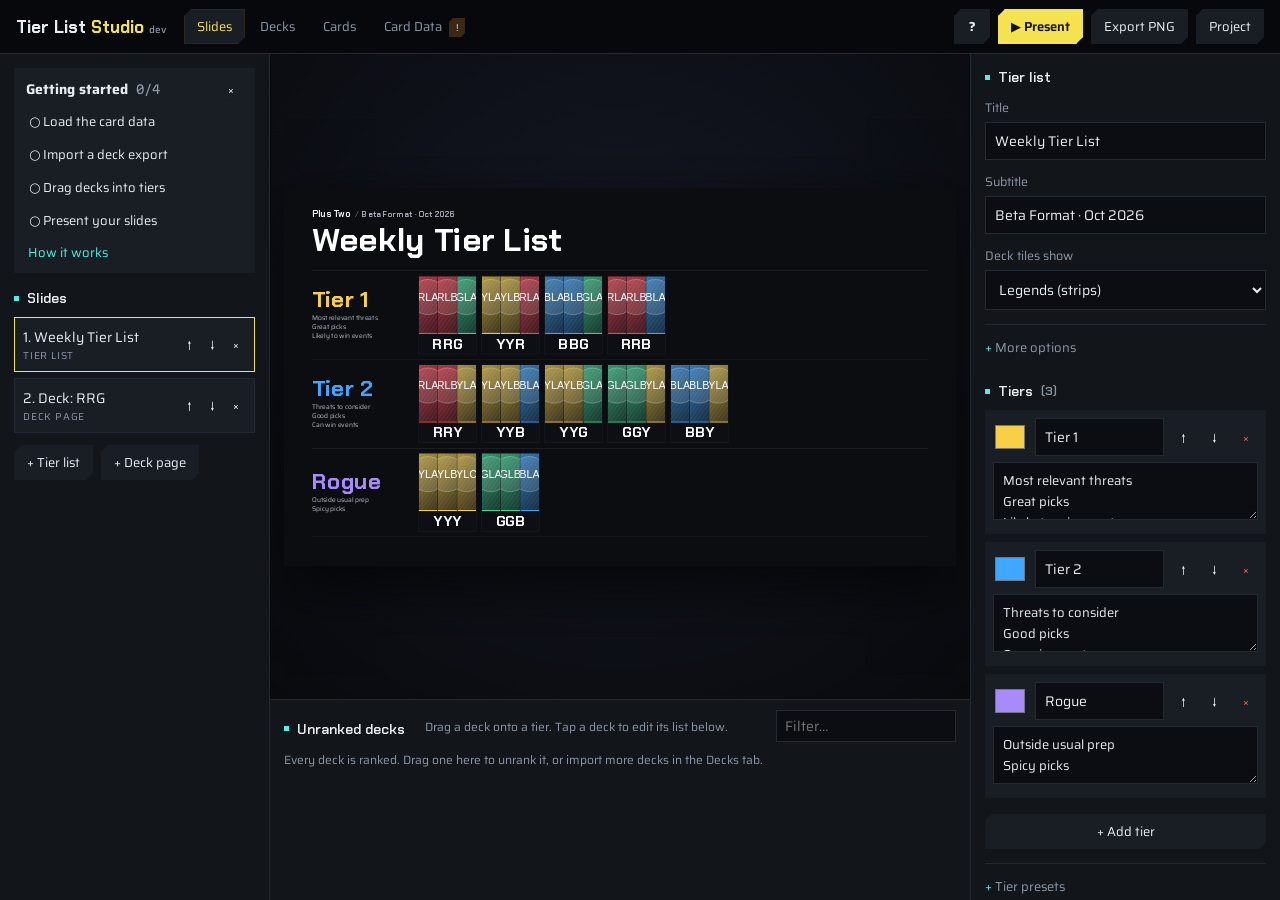
==== commit d607a8c2: "Tier List Studio: getting started checklist, help, fewer visible options - A Getting started checkli" ====
--- a/index.html
+++ b/index.html
@@ -20,6 +20,7 @@
       <button data-view="data">Card Data <span id="data-badge" class="badge"></span></button>
     </nav>
     <div class="actions">
+      <button id="btn-help" aria-label="How it works" title="How it works">?</button>
       <button id="btn-present" class="primary">▶ Present</button>
       <button id="btn-png">Export PNG</button>
       <details class="menu">
@@ -37,6 +38,7 @@
   <main id="app">
     <section id="view-slides" class="view active">
       <aside class="panel slide-list">
+        <div id="guide" class="guide" hidden></div>
         <h3>Slides</h3>
         <ol id="slide-list"></ol>
         <div class="row gap">
@@ -50,7 +52,7 @@
           <div class="pool-head">
             <h3>Unranked decks <span id="pool-count" class="hint"></span></h3>
             <input type="search" id="pool-q" placeholder="Filter…" aria-label="Filter unranked decks">
-            <span class="hint">Drag onto a tier, or tap a deck and then a tier. Tap a deck to edit its list below.</span>
+            <span class="hint">Drag a deck onto a tier. Tap a deck to edit its list below.</span>
           </div>
           <div id="pool" class="pool" data-drop="pool"></div>
         </div>
--- a/styles.css
+++ b/styles.css
@@ -654,3 +654,27 @@
 .ds-row::after { background: rgba(16, 19, 26, .78); }
 .ds-row .ds-row-art { opacity: .35; }
 .ds-meta { color: var(--muted); }
+
+/* ---------- Progressive disclosure, getting started, help ---------- */
+details.more { margin-top: 14px; border-top: 1px solid var(--line); padding-top: 8px; }
+details.more > summary { cursor: pointer; color: var(--muted); font-size: 13px; list-style: none; padding: 4px 0; }
+details.more > summary::-webkit-details-marker { display: none; }
+details.more > summary::before { content: "+ "; color: var(--accent-2); }
+details.more[open] > summary::before { content: "− "; }
+.guide { background: var(--panel-2); padding: 10px 12px; margin-bottom: 16px; }
+.guide[hidden] { display: none; }
+.guide-head { display: flex; align-items: center; gap: 8px; margin-bottom: 6px; }
+.guide-head span { color: var(--muted); font-family: var(--mono); font-size: 12px; }
+.guide-head button { margin-left: auto; padding: 0 8px; }
+.guide ol { list-style: none; margin: 0; padding: 0; display: flex; flex-direction: column; gap: 2px; }
+.guide li button { width: 100%; text-align: left; background: none; border-color: transparent; padding: 4px 2px; clip-path: none; }
+.guide li button:hover { background: var(--panel); }
+.guide li.ok button { color: var(--muted); text-decoration: line-through; cursor: default; }
+.guide li:not(.ok) button { color: var(--text); }
+.linkish { background: none !important; border: none !important; clip-path: none !important; color: var(--accent-2); padding: 6px 2px 0; font-size: 13px; }
+#btn-help { width: 36px; padding: 6px 0; font-weight: 700; }
+.help { max-width: 640px; }
+.help-steps, .help-list { padding-left: 20px; display: flex; flex-direction: column; gap: 8px; line-height: 1.45; color: #c9d0dc; }
+.help h3 + .help-steps, .help h3 + .help-list { margin-top: 4px; }
+.help h3:not(:first-child) { margin-top: 18px; }
+.deck-edit > div:nth-child(2) .previews .deck-tile { width: 170px; height: 230px; }
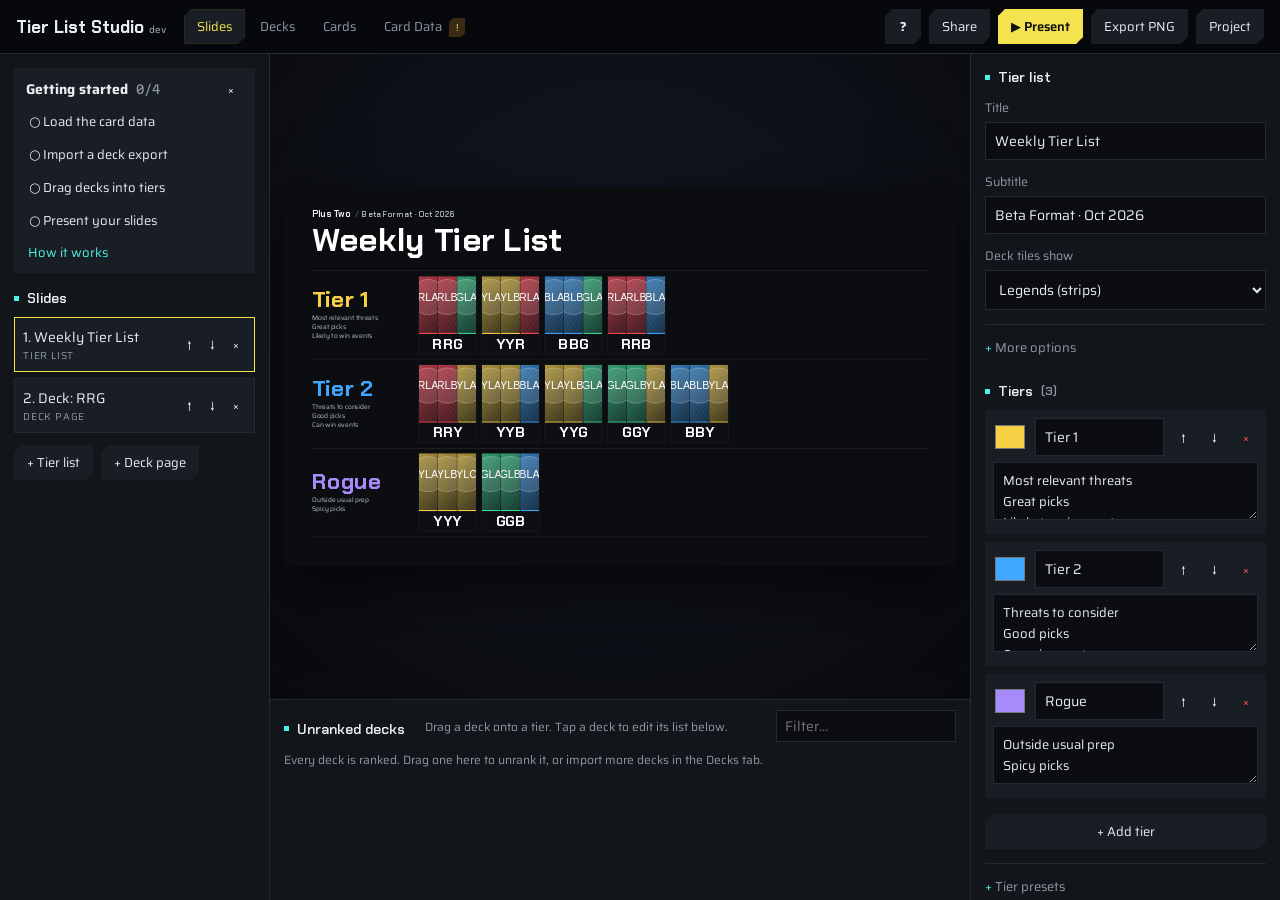
==== commit a6db0f08: "Tier List Studio: share links, storage warning, reset, credits; no custom cards - Share: a link carr" ====
--- a/index.html
+++ b/index.html
@@ -21,6 +21,7 @@
     </nav>
     <div class="actions">
       <button id="btn-help" aria-label="How it works" title="How it works">?</button>
+      <button id="btn-share">Share</button>
       <button id="btn-present" class="primary">▶ Present</button>
       <button id="btn-png">Export PNG</button>
       <details class="menu">
@@ -30,11 +31,19 @@
           <button id="btn-export">Save project (.json)</button>
           <label class="filebtn">Load project (.json)<input type="file" id="file-project" accept="application/json,.json" hidden></label>
           <button id="btn-reset" class="danger">Reset to samples</button>
+          <button id="btn-wipe" class="danger">Reset everything</button>
+          <p class="hint menu-note credit">Fan-made, not affiliated with CD PROJEKT or WeirdCo. Cyberpunk and card images © CD PROJEKT S.A. Card data from the Cyberpunk TCG Sim.</p>
         </div>
       </details>
     </div>
   </header>
 
+  <div id="viewer-bar" class="viewer-bar" hidden>
+    <span>You're viewing a shared tier list. Nothing here is saved unless you add it.</span>
+    <button id="viewer-present">▶ Present</button>
+    <button id="viewer-add" class="primary">Add to my studio</button>
+    <button id="viewer-close">Close</button>
+  </div>
   <main id="app">
     <section id="view-slides" class="view active">
       <aside class="panel slide-list">
@@ -87,7 +96,6 @@
             <option value="all">All cards</option>
             <option value="card">Non-Legends</option>
           </select>
-          <button id="add-card">+ Custom card</button>
         </div>
         <div id="card-grid" class="card-grid"></div>
       </div>
--- a/styles.css
+++ b/styles.css
@@ -678,3 +678,26 @@
 .help h3 + .help-steps, .help h3 + .help-list { margin-top: 4px; }
 .help h3:not(:first-child) { margin-top: 18px; }
 .deck-edit > div:nth-child(2) .previews .deck-tile { width: 170px; height: 230px; }
+
+/* Wordmark: one color, no highlighted word. */
+.brand span { color: inherit !important; font-weight: inherit; }
+
+/* Copy counts back in yellow, and Core / Flex tags as strong solid chips. */
+.fd-n, .dk-n, .dc-badge { color: var(--accent) !important; background: #07080c !important; outline: 2px solid var(--accent); outline-offset: -2px; clip-path: none !important; }
+.fd-n small { color: var(--accent); }
+.ds-n { color: var(--accent) !important; }
+.role.core { background: var(--accent) !important; color: #0b0d10 !important; }
+.role.flex { background: var(--accent-2) !important; color: #0b0d10 !important; }
+.stage .role { font-size: 17px !important; padding: 5px 10px 4px !important; font-weight: 700 !important; }
+.fd-card .role { right: -8px; bottom: 12px; }
+.role-btn.core { background: var(--accent); color: #0b0d10; border-color: var(--accent); }
+.role-btn.flex { background: var(--accent-2); color: #0b0d10; border-color: var(--accent-2); }
+.stage .fd-card .role { font-size: 19px !important; padding: 6px 12px 5px !important; text-transform: capitalize !important; right: -8px; bottom: 14px; }
+
+/* ---------- Share viewer ---------- */
+.viewer-bar { display: flex; align-items: center; gap: 10px; flex-wrap: wrap; padding: 8px 16px; background: var(--panel-2); border-bottom: 1px solid var(--line); }
+.viewer-bar[hidden] { display: none; }
+.viewer-bar span { flex: 1; min-width: 200px; color: var(--muted); }
+body.viewing #app { height: calc(100% - 54px - 52px); }
+body.viewing .tabs, body.viewing .actions, body.viewing .inspector, body.viewing .pool-wrap, body.viewing #slide-board, body.viewing #guide,
+body.viewing .slide-list .row, body.viewing #slide-list button { display: none !important; }
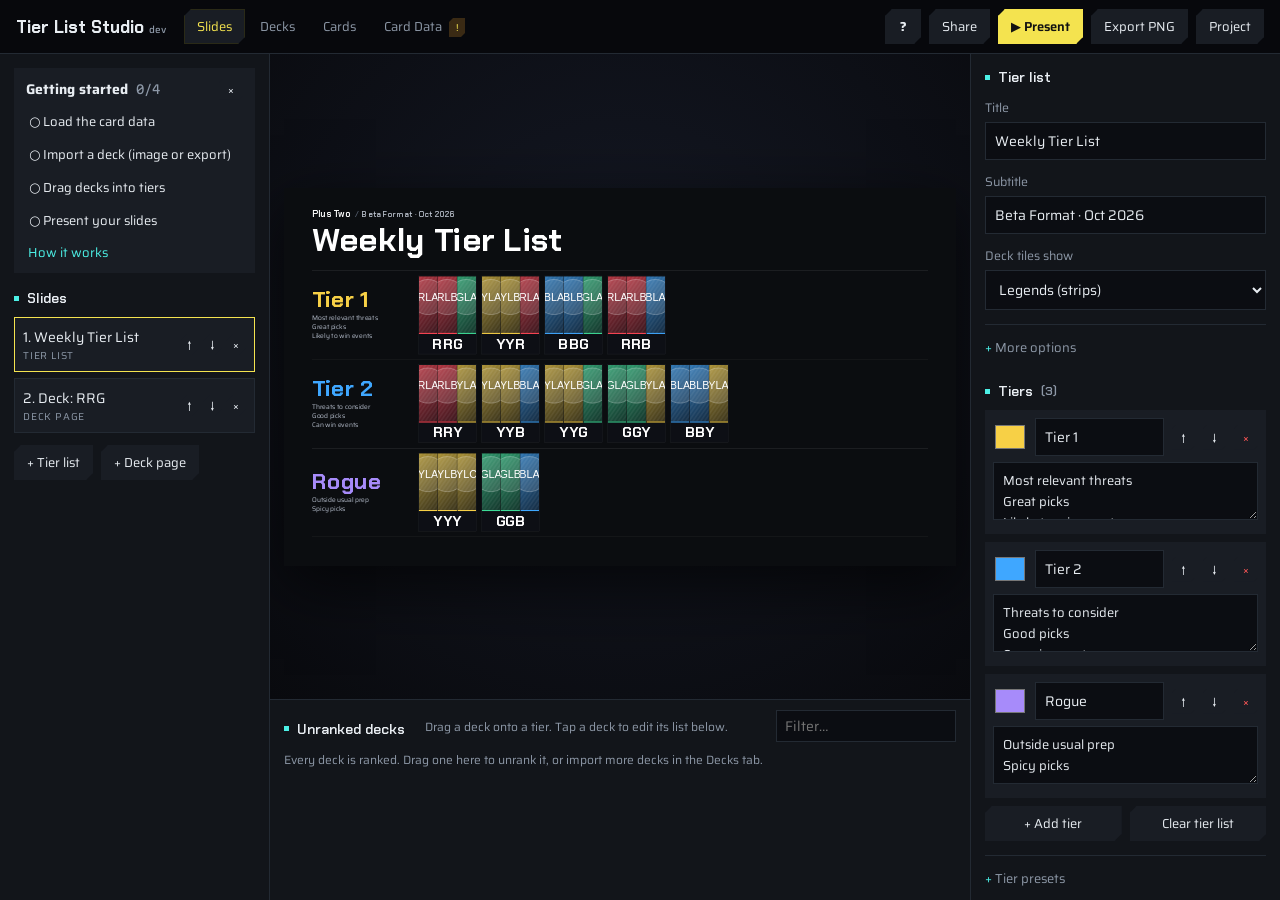
==== commit 9135ef78: "Tier List Studio: make deck image scanning the first import option The import dialog opens with a dr" ====
--- a/index.html
+++ b/index.html
@@ -39,9 +39,9 @@
   </header>
 
   <div id="viewer-bar" class="viewer-bar" hidden>
-    <span>You're viewing a shared tier list. Nothing here is saved unless you add it.</span>
+    <span>You're viewing a shared tier list. Nothing here is saved unless you copy it.</span>
     <button id="viewer-present">▶ Present</button>
-    <button id="viewer-add" class="primary">Add to my studio</button>
+    <button id="viewer-add" class="primary">Copy to my studio</button>
     <button id="viewer-close">Close</button>
   </div>
   <main id="app">
@@ -73,7 +73,8 @@
     <section id="view-decks" class="view">
       <aside class="panel">
         <h3>Decks <span id="deck-count" class="hint"></span></h3>
-        <button id="import-deck" class="primary block">⇩ Import deck export</button>
+        <button id="import-deck" class="primary block">⇩ Import deck</button>
+        <p class="hint import-sub">Scan a deck image, or paste an export or link.</p>
         <button id="add-deck" class="block">+ Blank deck</button>
         <div class="deck-tools">
           <input type="search" id="deck-q" placeholder="Search decks or Legends…" aria-label="Search decks">
--- a/styles.css
+++ b/styles.css
@@ -193,10 +193,6 @@
 .ds-keys:has(.ds-key:nth-child(2)) .ds-key-cap { padding: 0 18px; }
 .ds-right { position: absolute; left: 1080px; right: 80px; top: 76px; bottom: 56px; display: flex; flex-direction: column; gap: 22px; }
 .ds-notes { flex: none; font-size: 26px; line-height: 1.4; color: #c9d0dc; white-space: pre-line; max-height: 110px; overflow: hidden; }
-.ds-breakdown { flex: none; display: flex; gap: 8px; }
-.ds-type { flex-basis: 0; min-width: 120px; padding: 10px 16px 12px; border-radius: 10px; background: #10131a; border: 1px solid #ffffff12; border-top: 5px solid var(--k); }
-.ds-type-n { font: 700 46px/1 "Chakra Petch", sans-serif; }
-.ds-type-l { font: 600 17px "Chakra Petch", sans-serif; letter-spacing: .14em; text-transform: uppercase; color: #9aa3b5; margin-top: 4px; }
 .ds-list { flex: 1; min-height: 0; overflow: hidden; display: grid; grid-template-columns: 1fr 1fr; grid-auto-rows: 58px; gap: 8px 14px; align-content: start; }
 .ds-list.dense { grid-auto-rows: 46px; gap: 6px 12px; }
 .ds-list.dense .ds-name { font-size: 19px; }
@@ -238,12 +234,6 @@
 .previews figure { margin: 0; text-align: center; }
 .previews figcaption { color: var(--muted); font-size: 12px; margin-top: 6px; }
 .previews .deck-tile { width: 150px; height: 203px; }
-.dl { display: grid; grid-template-columns: repeat(auto-fill, minmax(280px, 1fr)); gap: 6px; }
-.dl-row { display: flex; align-items: center; gap: 8px; background: var(--panel-2); border-radius: 6px; padding-right: 6px; box-shadow: inset 3px 0 0 var(--c); overflow: hidden; }
-.dl-row .ds-cost { width: 30px; height: 32px; font-size: 15px; margin-left: 3px; background: #0b0d12; }
-.dl-row .nm { flex: 1; min-width: 0; white-space: nowrap; overflow: hidden; text-overflow: ellipsis; }
-.dl-row .qty { display: flex; align-items: center; gap: 4px; font-weight: 600; }
-.dl-row .qty button { padding: 0 6px; }
 
 .callout { border: 1px solid var(--line); border-left: 3px solid var(--accent-2); padding: 10px 14px; border-radius: 6px; background: var(--panel); margin: 12px 0; color: #b9c1cf; }
 .callout.warn { border-left-color: var(--accent); }
@@ -315,23 +305,15 @@
 .role { flex: none; position: relative; z-index: 1; font: 700 14px/1 "Chakra Petch", sans-serif; letter-spacing: .12em; text-transform: uppercase; padding: 5px 8px 4px; border-radius: 4px; }
 .role.core { background: var(--accent); color: #0a0b10; }
 .role.flex { color: var(--accent-2); border: 2px solid var(--accent-2); padding: 3px 6px 2px; }
-.role-btn { min-width: 64px; color: var(--muted); }
-.role-btn.core { color: var(--accent); border-color: var(--accent); }
-.role-btn.flex { color: var(--accent-2); border-color: var(--accent-2); }
-
-.ds-breakdown.compact .ds-type { min-width: 0; padding: 8px 12px 10px; }
-.ds-breakdown.compact .ds-type-n { font-size: 34px; }
-.ds-breakdown.compact .ds-type-l { font-size: 13px; }
 
 /* ---------- Deck page: full decklist (modelled on the official deck builder's deck view) ---------- */
 .fd-head { position: absolute; left: 70px; right: 70px; top: 44px; height: 140px; display: flex; align-items: center; justify-content: space-between; gap: 40px; border-bottom: 1px solid #ffffff14; }
 .fd-title h1 { margin: 0; font: 700 76px/1 "Chakra Petch", sans-serif; letter-spacing: .01em; }
 .fd-meta { display: flex; align-items: center; gap: 16px; margin-top: 12px; }
 .fd-code { font: 700 30px "Chakra Petch", sans-serif; color: #c9d0dc; letter-spacing: .04em; }
-.fd-head .ds-breakdown { width: 560px; flex: none; }
 .fd-label { white-space: nowrap; height: 44px; font: 700 22px "Chakra Petch", sans-serif; letter-spacing: .18em; text-transform: uppercase; color: var(--accent-2); }
 .fd-label b { color: #eef1f6; font-weight: 600; margin-left: 4px; }
-.fd-legends, .fd-deck, .fd-side { position: absolute; }
+.fd-legends, .fd-deck { position: absolute; }
 .fd-deck { display: flex; gap: 40px; }
 .fd-section { flex: none; }
 .fd-section .fd-label { color: #eef1f6; }
@@ -355,13 +337,8 @@
 
 /* Flex cards and options (cards outside the deck) */
 .fd-card.is-flex::after { content: ""; position: absolute; inset: -5px; border: 2px dashed var(--accent-2); border-radius: 13px; pointer-events: none; }
-.fd-card.is-option { opacity: .82; }
-.fd-card.is-option::after { content: ""; position: absolute; inset: -5px; border: 2px dashed #8b93a3; border-radius: 13px; pointer-events: none; }
-.fd-card.is-option .fd-n { color: var(--accent-2); border-color: var(--accent-2); }
-.fd-section.is-options { padding-left: 26px; border-left: 2px dashed #ffffff26; margin-left: -14px; }
 .fd-label i { font: 500 15px "Saira", sans-serif; letter-spacing: .02em; text-transform: none; color: #8b93a3; margin-left: 12px; }
 .fd-strip { position: absolute; display: flex; gap: 40px; }
-.fd-strip section.is-options { padding-right: 40px; border-right: 2px dashed #ffffff26; }
 
 /* ---------- Deck editor: quick add + Core / Deck / Flex / Options board ---------- */
 .qa { position: relative; display: flex; gap: 8px; margin: 6px 0 12px; }
@@ -474,7 +451,6 @@
 
 .board, #slide-board .board { grid-template-columns: repeat(4, minmax(0, 1fr)); }
 .bcol.side { border-top: 3px solid #8b93a3; }
-.over-limit { color: var(--danger) !important; font-weight: 700; }
 .cm-zones { grid-template-columns: repeat(3, 1fr); }
 @media (max-width: 900px) { .board, #slide-board .board { grid-template-columns: repeat(2, minmax(0, 1fr)); } }
 @media (max-width: 520px) { .board, #slide-board .board { grid-template-columns: 1fr; } }
@@ -529,7 +505,7 @@
 .ds-breakdown-line i { font-style: normal; color: #4a5263; }
 .ds-breakdown-line.compact { font-size: 22px; gap: 10px; }
 .ds-breakdown-line.compact b { font-size: 28px; }
-.fd-head .ds-breakdown-line, .dk-head .ds-breakdown-line { flex: none; }
+.fd-head .ds-breakdown-line { flex: none; }
 .ds-right .ds-breakdown-line { padding-bottom: 6px; border-bottom: 1px solid #ffffff14; }
 /* Plain text instead of pills and spaced-out eyebrows. */
 .pill { background: none !important; color: #c9d0dc; border-radius: 0; padding: 0; font-weight: 500; letter-spacing: .04em; text-transform: none; }
@@ -580,15 +556,13 @@
 .role { border: none !important; text-transform: capitalize !important; letter-spacing: 0 !important; font-family: "Saira", sans-serif !important; font-weight: 600 !important; }
 .role.core { background: var(--text); color: #0b0d10; }
 .role.flex { background: #10393b !important; color: var(--accent-2); padding: 5px 8px 4px !important; }
-.role-btn.core { background: var(--text); color: #0b0d10; border-color: var(--text); }
-.role-btn.flex { background: #10393b; color: var(--accent-2); border-color: #10393b; }
 
 /* Numbers in Martian Mono */
-.ds-cost, .bq b, .ds-n, .fd-n, .dk-n, .df-badge, #deck-count, #pool-count, .bhead span, .dgroup b, .ds-breakdown-line b, .cm-row b { font-family: var(--mono) !important; font-weight: 600; }
+.ds-cost, .bq b, .ds-n, .fd-n, #deck-count, #pool-count, .bhead span, .dgroup b, .ds-breakdown-line b, .cm-row b { font-family: var(--mono) !important; font-weight: 600; }
 
 /* No colored side stripes: the card's game color fills its cost box instead */
-.bcard, .dl-row, .ds-row, .qa-hit, .tier-edit, .cm-title, .ds-key-cap, .card-cell { border-left: none !important; box-shadow: none !important; }
-.bcard .ds-cost, .dl-row .ds-cost, .ds-row .ds-cost, .qa-hit .ds-cost { background: var(--c) !important; color: #0b0d10; }
+.bcard, .ds-row, .qa-hit, .tier-edit, .cm-title, .ds-key-cap, .card-cell { border-left: none !important; box-shadow: none !important; }
+.bcard .ds-cost, .ds-row .ds-cost, .qa-hit .ds-cost { background: var(--c) !important; color: #0b0d10; }
 .cm-title { padding-left: 0; }
 .tier-edit { border: none; background: var(--panel-2); }
 .tier-edit input[type=color] { border: none; }
@@ -616,7 +590,7 @@
 .s-title, .tier-name { text-transform: none; }          /* as typed */
 .stage .brandmark { letter-spacing: 0 !important; text-transform: none; font-weight: 600; }
 /* Section labels on slides: sentence case with the section-opener tick */
-.fd-label, .ds-group, .ds-type-l, .dk-label { text-transform: none !important; letter-spacing: 0 !important; color: var(--text) !important; font-family: "Chakra Petch", sans-serif; }
+.fd-label, .ds-group { text-transform: none !important; letter-spacing: 0 !important; color: var(--text) !important; font-family: "Chakra Petch", sans-serif; }
 .fd-label { position: relative; border-top: 1px solid #ffffff1f; padding-top: 10px; font-size: 26px; }
 .fd-label::before { content: ""; position: absolute; left: 0; top: -1px; width: 40px; height: 3px; background: var(--accent-2); }
 .fd-section .fd-label { border-bottom: none; }
@@ -626,12 +600,12 @@
 .ds-row { border: none; }
 .ds-row.is-key { outline: 2px solid var(--accent-2); }
 /* No glows on legends or key cards */
-.ds-legend, .fd-card, .fd-card.is-legend, .fd-card.is-key, .df-card, .dk-card { box-shadow: none !important; }
+.ds-legend, .fd-card, .fd-card.is-legend, .fd-card.is-key { box-shadow: none !important; }
 .ds-legend { border: none; }
 .fd-card.is-legend { outline: 2px solid var(--k); outline-offset: 0; }
-.fd-card.is-flex::after, .fd-card.is-option::after { display: none; }
+.fd-card.is-flex::after { display: none; }
 /* Key cards: target-lock corner brackets */
-.fd-card.is-key::before, .dk-card.is-key::before {
+.fd-card.is-key::before {
   content: ""; position: absolute; inset: -9px; pointer-events: none; z-index: 2;
   --b: 3px; --l: 26px; --k2: var(--accent-2);
   background:
@@ -646,7 +620,7 @@
 }
 .fd-key { background: var(--accent-2) !important; color: #0b0d10; letter-spacing: 0 !important; text-transform: none !important; font-family: "Saira", sans-serif !important; font-size: 15px !important; clip-path: polygon(4px 0, 100% 0, 100% calc(100% - 4px), calc(100% - 4px) 100%, 0 100%, 0 4px); }
 /* Copy counts: filled, cut corner */
-.fd-n, .dk-n, .dc-badge { border: none !important; background: #0b0d10 !important; color: var(--text) !important; box-shadow: none !important; clip-path: polygon(5px 0, 100% 0, 100% calc(100% - 5px), calc(100% - 5px) 100%, 0 100%, 0 5px); }
+.fd-n { border: none !important; background: #0b0d10 !important; color: var(--text) !important; box-shadow: none !important; clip-path: polygon(5px 0, 100% 0, 100% calc(100% - 5px), calc(100% - 5px) 100%, 0 100%, 0 5px); }
 .fd-n small { color: var(--muted); }
 .ds-n { color: var(--text) !important; text-shadow: none; }
 .ds-key-cap span { color: var(--accent-2); letter-spacing: 0; text-transform: none; }
@@ -683,15 +657,13 @@
 .brand span { color: inherit !important; font-weight: inherit; }
 
 /* Copy counts back in yellow, and Core / Flex tags as strong solid chips. */
-.fd-n, .dk-n, .dc-badge { color: var(--accent) !important; background: #07080c !important; outline: 2px solid var(--accent); outline-offset: -2px; clip-path: none !important; }
+.fd-n { color: var(--accent) !important; background: #07080c !important; outline: 2px solid var(--accent); outline-offset: -2px; clip-path: none !important; }
 .fd-n small { color: var(--accent); }
 .ds-n { color: var(--accent) !important; }
 .role.core { background: var(--accent) !important; color: #0b0d10 !important; }
 .role.flex { background: var(--accent-2) !important; color: #0b0d10 !important; }
 .stage .role { font-size: 17px !important; padding: 5px 10px 4px !important; font-weight: 700 !important; }
 .fd-card .role { right: -8px; bottom: 12px; }
-.role-btn.core { background: var(--accent); color: #0b0d10; border-color: var(--accent); }
-.role-btn.flex { background: var(--accent-2); color: #0b0d10; border-color: var(--accent-2); }
 .stage .fd-card .role { font-size: 19px !important; padding: 6px 12px 5px !important; text-transform: capitalize !important; right: -8px; bottom: 14px; }
 
 /* ---------- Share viewer ---------- */
@@ -701,3 +673,24 @@
 body.viewing #app { height: calc(100% - 54px - 52px); }
 body.viewing .tabs, body.viewing .actions, body.viewing .inspector, body.viewing .pool-wrap, body.viewing #slide-board, body.viewing #guide,
 body.viewing .slide-list .row, body.viewing #slide-list button { display: none !important; }
+
+/* Keyboard focus and missing-card note */
+:focus-visible { outline: 2px solid var(--accent-2) !important; outline-offset: 2px; }
+.deck-tile:focus-visible { outline: 3px solid var(--accent-2) !important; outline-offset: 2px; }
+.missing-note { font: 600 20px "Saira", sans-serif; color: #0b0d10; background: var(--danger); padding: 3px 10px; margin-right: 14px; }
+
+.tier-actions { margin-top: 8px; flex-wrap: nowrap; }
+.tier-actions button { flex: 1; }
+#toast { display: flex; align-items: center; gap: 10px; }
+#toast[hidden] { display: none; }
+.toast-action { background: var(--accent) !important; color: #0b0d10; border-color: var(--accent) !important; }
+
+/* Import: deck image drop zone first */
+.dropzone { display: flex; flex-direction: column; align-items: center; gap: 6px; text-align: center; padding: 22px 16px; margin: 4px 0 6px;
+  background: var(--panel-2); cursor: pointer; text-transform: none; letter-spacing: 0; color: var(--text); font-size: 14px; }
+.dropzone:hover, .dropzone.over { background: rgba(76, 240, 230, .08); }
+.dropzone.done { background: rgba(61, 220, 151, .08); }
+.dropzone .dz-icon { font-size: 28px; color: var(--accent-2); line-height: 1; }
+.dropzone .hint { max-width: 460px; }
+.or-label { margin-top: 14px; }
+.import-sub { margin: 6px 2px 0; }
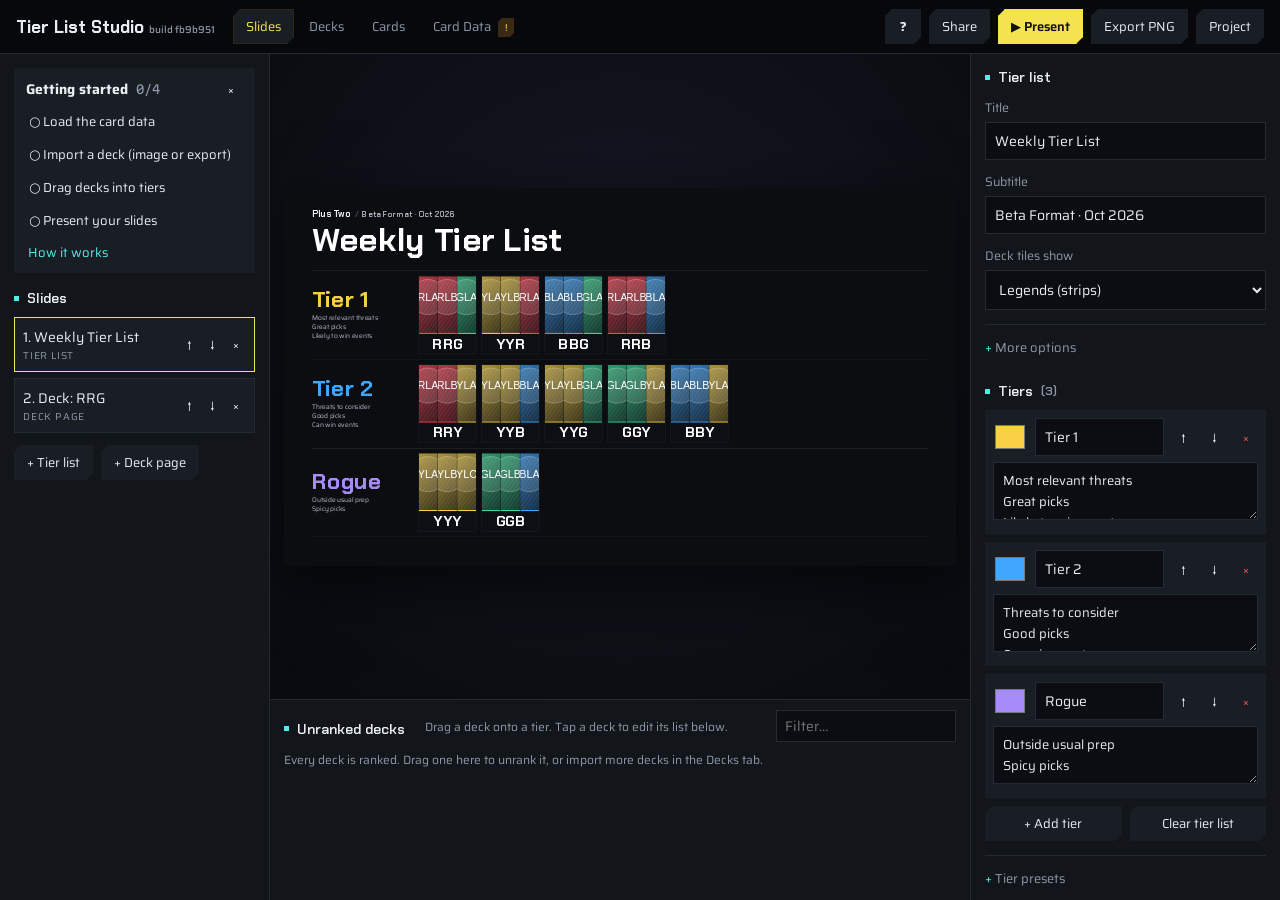
==== commit 8da43c09: "Build fb9b951" ====
--- a/index.html
+++ b/index.html
@@ -7,8 +7,8 @@
   <link rel="preconnect" href="https://fonts.googleapis.com">
   <link rel="preconnect" href="https://fonts.gstatic.com" crossorigin>
   <link href="https://fonts.googleapis.com/css2?family=Chakra+Petch:wght@500;600;700&family=Martian+Mono:wdth,wght@87.5,400;87.5,600&family=Saira:wght@400;500;600;700&display=swap" rel="stylesheet">
-  <meta name="build" content="dev">
-  <link rel="stylesheet" href="styles.css?v=dev">
+  <meta name="build" content="build fb9b951">
+  <link rel="stylesheet" href="styles.css?v=fb9b951">
 </head>
 <body>
   <header class="topbar">
@@ -32,7 +32,7 @@
           <label class="filebtn">Load project (.json)<input type="file" id="file-project" accept="application/json,.json" hidden></label>
           <button id="btn-reset" class="danger">Reset to samples</button>
           <button id="btn-wipe" class="danger">Reset everything</button>
-          <p class="hint menu-note credit">Fan-made, not affiliated with CD PROJEKT or WeirdCo. Cyberpunk and card images © CD PROJEKT S.A. Card data from the Cyberpunk TCG Sim.</p>
+          <p class="hint menu-note credit">Fan-made, not affiliated with CD PROJEKT or WeirdCo. Cyberpunk and card images © CD PROJEKT S.A.</p>
         </div>
       </details>
     </div>
@@ -120,6 +120,6 @@
   </div>
 
   <div id="toast" class="toast" hidden></div>
-  <script src="app.js?v=dev"></script>
+  <script src="app.js?v=fb9b951"></script>
 </body>
 </html>
--- a/styles.css
+++ b/styles.css
@@ -694,3 +694,145 @@
 .dropzone .hint { max-width: 460px; }
 .or-label { margin-top: 14px; }
 .import-sub { margin: 6px 2px 0; }
+.diag { white-space: pre-wrap; word-break: break-all; font: 11px/1.4 var(--mono); max-height: 240px; overflow: auto; background: var(--bg); padding: 8px; margin-top: 8px; }
+
+/* Full decklist: copies, Key and Core / Flex as one tag bar hanging off the card's bottom-left edge,
+ * clear of the rules text and power; Key brackets hug the card so they stay under the section title. */
+.fd-card { display: flex; flex-direction: column; border-radius: 0; outline: none !important; }
+.fd-face { position: relative; display: flex; border-radius: 10px; }
+.fd-face > .art { flex: 1; border-radius: 10px; }
+.fd-card.is-legend .fd-face { outline: 2px solid var(--k); }
+.fd-card:not(.is-legend):not(.is-small) { margin-bottom: 20px; }
+.fd-card.is-small { margin-bottom: 14px; }
+.fd-grid { padding-top: 10px; }
+.fd-card.is-key::before { display: none; }
+.fd-card.is-key .fd-face::before {
+  content: ""; position: absolute; inset: -6px; pointer-events: none; z-index: 2;
+  --b: 3px; --l: 22px; --k2: var(--accent-2);
+  background:
+    linear-gradient(var(--k2), var(--k2)) top left / var(--l) var(--b) no-repeat,
+    linear-gradient(var(--k2), var(--k2)) top left / var(--b) var(--l) no-repeat,
+    linear-gradient(var(--k2), var(--k2)) top right / var(--l) var(--b) no-repeat,
+    linear-gradient(var(--k2), var(--k2)) top right / var(--b) var(--l) no-repeat,
+    linear-gradient(var(--k2), var(--k2)) bottom left / var(--l) var(--b) no-repeat,
+    linear-gradient(var(--k2), var(--k2)) bottom left / var(--b) var(--l) no-repeat,
+    linear-gradient(var(--k2), var(--k2)) bottom right / var(--l) var(--b) no-repeat,
+    linear-gradient(var(--k2), var(--k2)) bottom right / var(--b) var(--l) no-repeat;
+}
+.fd-tags { position: absolute; left: 8px; bottom: 0; transform: translateY(50%); z-index: 3; display: flex; align-items: stretch; height: 36px; box-shadow: 0 3px 10px #000c; }
+.fd-card.is-small .fd-tags { left: 4px; height: 24px; }
+.fd-tags > span { position: static !important; display: flex; align-items: center; margin: 0 !important; transform: none !important; clip-path: none !important; border-radius: 0 !important; outline: none !important; box-shadow: none !important; }
+.fd-tags .fd-n { background: #07080c !important; color: var(--accent) !important; padding: 0 9px 0 7px !important; font-size: 26px; line-height: 1; box-shadow: inset 0 0 0 2px var(--accent) !important; }
+.fd-tags .fd-n small { font-size: 17px; }
+.fd-card.is-small .fd-tags .fd-n { font-size: 17px; padding: 0 6px 0 5px !important; }
+.fd-card.is-small .fd-tags .fd-n small { font-size: 12px; }
+.fd-tags .fd-key { background: #07080c !important; color: var(--accent-2) !important; padding: 0 9px !important; font-size: 16px !important; font-weight: 700; white-space: nowrap; box-shadow: inset 0 -2px 0 var(--accent-2), inset 0 2px 0 var(--accent-2) !important; }
+.stage .fd-tags .role { font-size: 16px !important; padding: 0 10px !important; }
+
+/* One meaning per color: yellow = Core (and copy counts), cyan = Key only, Flex = plain white outline. */
+.role.flex { background: #07080c !important; color: var(--text) !important; box-shadow: inset 0 0 0 2px #dfe4ec !important; border: none !important; }
+.bcol.flex { border-top-color: #dfe4ec; }
+
+/* Full decklist header: type counts, sellable share and cost curve, top right. */
+.fd-stats { flex: none; display: flex; align-items: center; gap: 34px; }
+.fd-sell { display: flex; flex-direction: column; align-items: flex-start; gap: 2px; padding-left: 30px; border-left: 1px solid #ffffff14; }
+.fd-sell b { font: 600 40px/1 var(--mono); color: var(--text); }
+.fd-sell b small { font-size: 24px; color: var(--muted); margin-left: 2px; }
+.fd-sell span { font: 500 18px "Saira", sans-serif; color: var(--muted); white-space: nowrap; }
+.fd-curve { display: flex; align-items: flex-end; gap: 6px; height: 96px; padding-left: 30px; border-left: 1px solid #ffffff14; }
+.fd-curve > div { width: 26px; height: 100%; display: flex; flex-direction: column; justify-content: flex-end; align-items: center; gap: 3px; }
+.fd-curve i { width: 100%; background: #cfd5df; }
+.fd-curve em { font: 600 14px/1 var(--mono); font-style: normal; color: var(--muted); }
+.fd-curve span { font: 600 14px/1 var(--mono); color: #6f7787; }
+/* Key label matches the tag bar (yellow on black); cyan stays on the Key brackets only. */
+.fd-tags .fd-key { color: var(--accent) !important; box-shadow: inset 0 0 0 2px var(--accent) !important; margin-left: -2px !important; }
+
+/* Alternate (flex) Legends.
+ * Tiles (when the tier list turns them on): the slot's strip splits, main Legend on top. */
+.strip.has-alts { flex-direction: column; gap: 2px; }
+.strip.has-alts > .art { flex: 3; }
+.strip-alt { flex: 1; display: flex; min-height: 0; }
+.strips.bands .strip.has-alts { flex-direction: row; }
+/* Deck page: a chip per alternate under the Legend's name. */
+.ds-alts { display: flex; justify-content: center; flex-wrap: wrap; gap: 6px; margin-top: 8px; }
+.alt-chip { display: inline-flex; align-items: center; gap: 7px; background: #1a1e27; padding: 3px 10px 3px 3px; font: 500 17px/1 "Saira", sans-serif; color: #d6dbe4; max-width: 100%; }
+.alt-chip > span { white-space: nowrap; overflow: hidden; text-overflow: ellipsis; }
+.alt-chip .art { flex: none; width: 30px; height: 30px; outline: 2px solid var(--c); outline-offset: -2px; }
+.ds-legend figcaption .ds-alts span { color: #d6dbe4; min-height: 0; font-size: 17px; }
+/* Full decklist: a panel holding the main Legend and a row of its alternates. */
+.fd-flex { display: flex; align-items: flex-start; }
+.fd-flex-alts { display: flex; flex-direction: column; gap: 8px; }
+.fd-card.is-alt .fd-face { outline-width: 1.5px; }
+/* Deck editor: alternates as faces under each Legend, then +. */
+.slots.alts { margin-top: 6px; }
+.alt-row { display: flex; flex-wrap: wrap; gap: 4px; }
+.alt-face, .alt-add { width: 30px; height: 30px; padding: 0; display: flex; clip-path: none !important; }
+.alt-face { outline: 2px solid var(--c); outline-offset: -2px; background: #000; }
+.alt-face .art { flex: 1; }
+.alt-face.on { outline-color: var(--accent); outline-width: 3px; }
+.alt-add { align-items: center; justify-content: center; font-size: 16px; color: var(--muted); }
+.alt-menu { display: flex; align-items: center; flex-wrap: wrap; gap: 6px; margin-top: 8px; padding: 8px; background: var(--panel-2); }
+.alt-menu span { flex: 1 1 100%; font-size: 13px; color: var(--muted); }
+.alt-menu button { font-size: 13px; padding: 5px 10px; }
+.alt-hint { margin: 6px 0 0; }
+
+/* Phones zoom into any text field under 16px when it's focused; 16px keeps the whole screen in view. */
+@media (pointer: coarse) {
+  input[type=text], input[type=url], input[type=search], input:not([type]), select, textarea { font-size: 16px !important; }
+}
+
+/* ---------- Card / Legend picker: deck-builder style pool ---------- */
+.picker-modal .modal-card { padding-top: 0; }
+.picker-top { position: sticky; top: 0; z-index: 2; background: var(--panel); padding: 18px 0 10px; display: flex; flex-direction: column; gap: 8px; border-bottom: 1px solid var(--line); }
+.picker-top h3 { margin: 0; }
+.picker-top input[type=search] { width: 100%; }
+.picker-row { display: flex; align-items: center; flex-wrap: wrap; gap: 8px 14px; }
+.picker-seg { display: flex; }
+.picker-seg button { padding: 6px 12px; font-size: 13px; clip-path: none !important; border-radius: 0; }
+.picker-seg button.on { background: var(--accent); color: #0b0d10; border-color: var(--accent); }
+.picker-colors { display: flex; gap: 6px; flex-wrap: wrap; }
+.picker-colors button { display: inline-flex; align-items: center; gap: 6px; padding: 5px 10px 5px 8px; font-size: 13px; clip-path: none !important; color: var(--muted); }
+.picker-colors button i { width: 10px; height: 10px; background: var(--c); opacity: .45; }
+.picker-colors button.on { color: var(--text); box-shadow: inset 0 0 0 2px var(--c); }
+.picker-colors button.on i { opacity: 1; }
+.picker-meta { font-size: 13px; }
+.picker-jump { display: flex; gap: 4px; margin-left: auto; flex-wrap: wrap; }
+.picker-jump button { min-width: 30px; padding: 3px 6px; font: 600 12px var(--mono); clip-path: none !important; }
+.picker-jump button.by-color { box-shadow: inset 0 -3px 0 var(--c); }
+.picker-grid { display: block; margin-top: 0; }
+.pick-head { font: 600 14px "Saira", sans-serif; color: var(--text); padding: 14px 0 6px; scroll-margin-top: 190px; }
+.pick-head b { font: 600 12px var(--mono); color: var(--muted); margin-left: 4px; }
+.pick-row { display: grid; grid-template-columns: repeat(auto-fill, minmax(116px, 1fr)); gap: 10px; }
+.picker-grid .pick { position: relative; display: flex; flex-direction: column; text-align: left; padding: 4px; cursor: pointer; clip-path: none !important; border-radius: 6px; }
+.picker-grid .pick .n { display: block; }
+.picker-grid .pick.used { opacity: .5; }
+.pick-n { position: absolute; top: 8px; right: 8px; font: 600 12px/1 var(--mono); background: #07080c; color: var(--accent); box-shadow: inset 0 0 0 1.5px var(--accent); padding: 4px 5px; }
+.pick-none { display: block; margin: 16px 0 4px; }
+@media (max-width: 700px) {
+  .picker-top { padding-top: 14px; }
+  .pick-row { grid-template-columns: repeat(3, 1fr); gap: 8px; }
+  .picker-seg { width: 100%; }
+  .picker-seg button { flex: 1; padding: 8px 4px; }
+  .picker-jump { margin-left: 0; width: 100%; }
+  .picker-jump button { flex: 1; min-width: 0; padding: 6px 0; }
+  .pick-head { scroll-margin-top: 250px; }
+}
+.picker-modal .modal-x { display: none; }
+.picker-title { display: flex; align-items: center; justify-content: space-between; gap: 10px; }
+.picker-x { font-size: 18px; padding: 2px 12px; }
+.picker-grid .pick { min-width: 0; }
+.picker-grid .pick .n { overflow: hidden; white-space: nowrap; text-overflow: ellipsis; }
+@media (max-width: 700px) {
+  .picker-top { gap: 6px; padding: 12px 0 8px; }
+  .picker-top h3 { font-size: 15px; }
+  .picker-row { gap: 6px; }
+  .picker-seg button, .picker-colors button { font-size: 13px; padding: 6px 4px; min-height: 0; }
+  .picker-colors { width: 100%; display: grid; grid-template-columns: repeat(4, 1fr); gap: 4px; }
+  .picker-colors button { justify-content: center; gap: 4px; }
+  .picker-meta .hint:not(#picker-count) { display: none; }
+  .picker-meta { flex-wrap: nowrap; }
+  .picker-jump { width: auto; flex: 1; flex-wrap: nowrap; }
+  .picker-jump button { padding: 4px 0; }
+  .pick-head { scroll-margin-top: 200px; padding-top: 10px; }
+  .picker-grid .pick .n { font-size: 11px; }
+}
